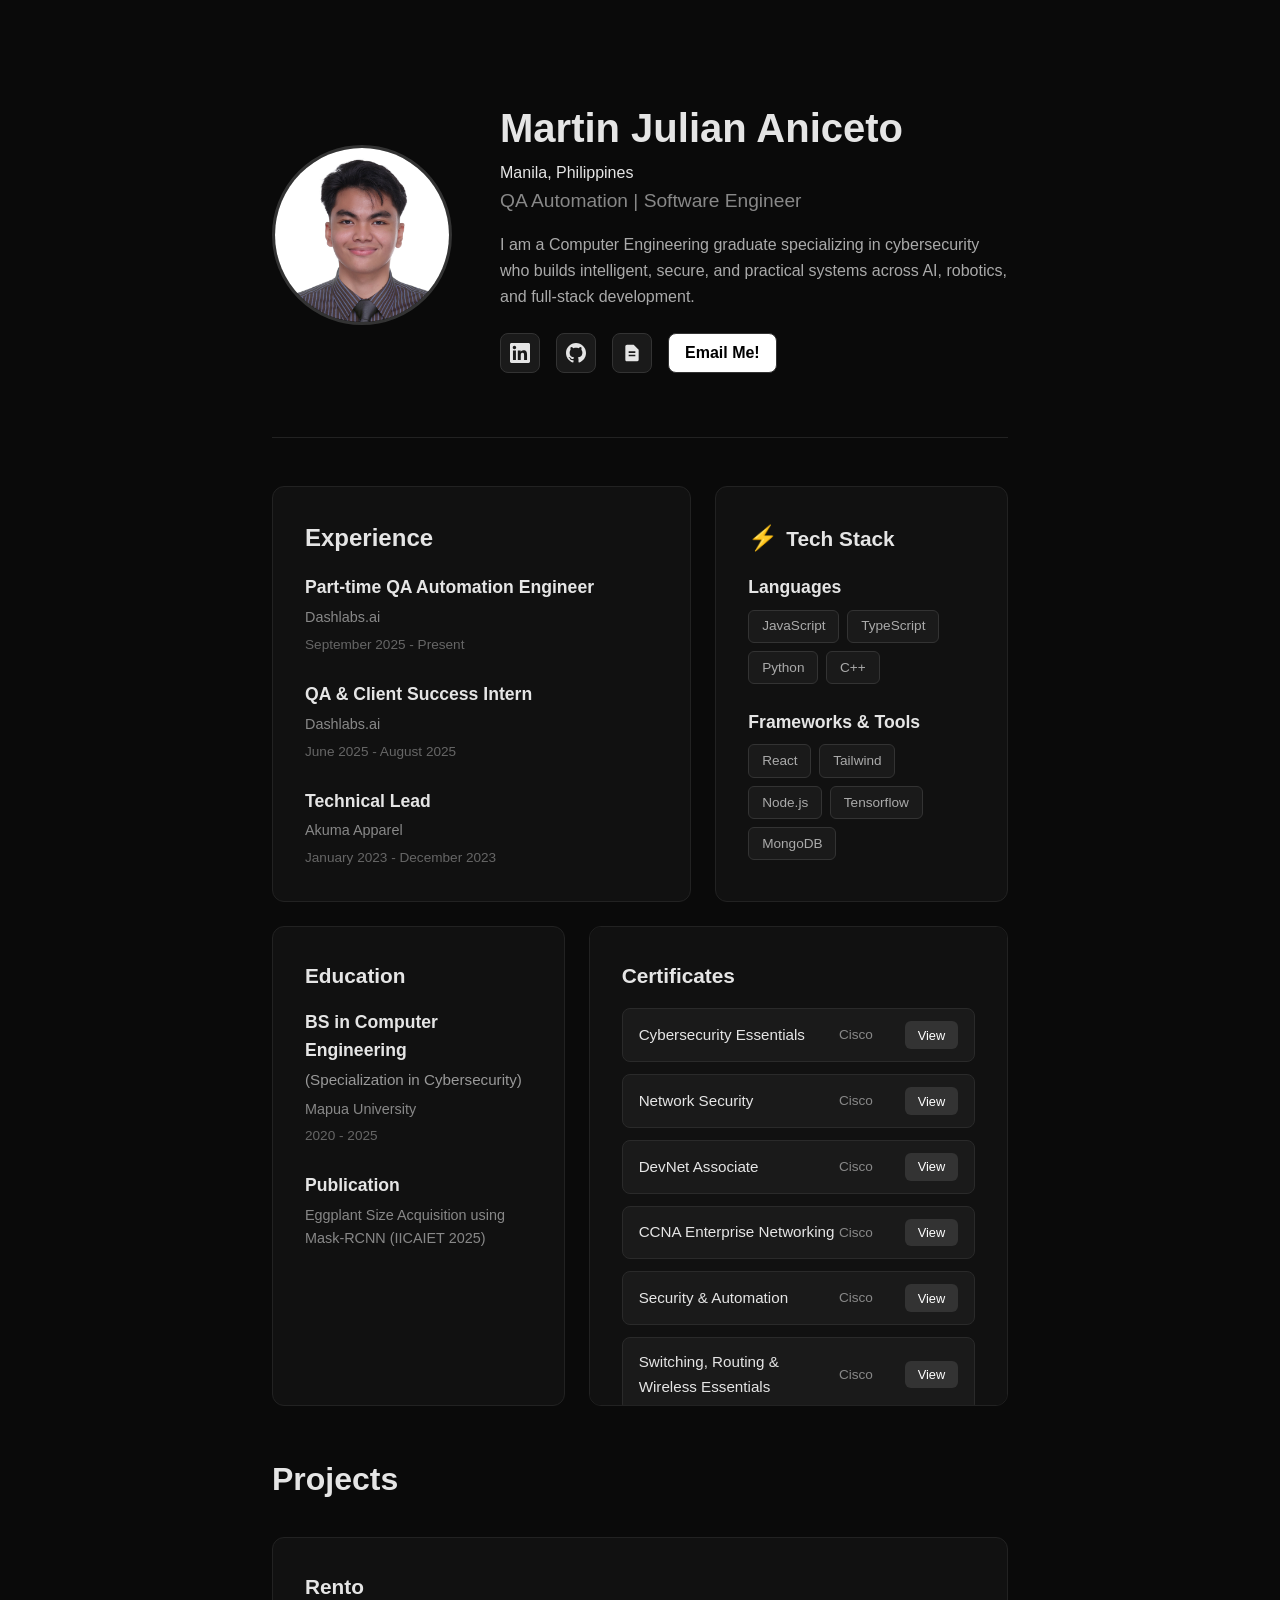
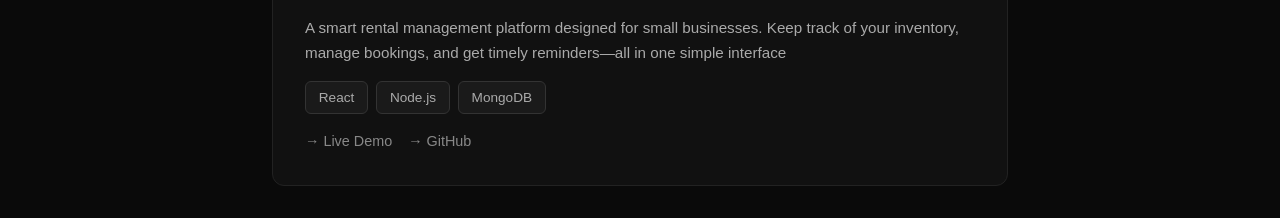
==== index.html @ 4193f5f8 "Fixed 768 media width adjustments." ====
<!DOCTYPE html>
<html lang="en">
<head>
    <meta charset="UTF-8">
    <meta name="viewport" content="width=device-width, initial-scale=1.0">
    <title>mjcaniceto - Portfolio</title>
    <style>
        * {
            margin: 0;
            padding: 0;
            box-sizing: border-box;
        }

        body {
            font-family: -apple-system, BlinkMacSystemFont, 'Segoe UI', Roboto, Oxygen, Ubuntu, Cantarell, sans-serif;
            background: #0a0a0a;
            color: #e5e5e5;
            line-height: 1.6;
        }

        .container {
            max-width: 800px;
            margin: 0 auto;
            padding: 2rem;
        }

        /* Hero Section */
        .hero {
            display: flex;
            align-items: center;
            gap: 3rem;
            padding: 4rem 0;
            border-bottom: 1px solid #222;
        }

        .hero-image {
            width: 180px;
            height: 180px;
            border-radius: 50%;
            object-fit: cover;
            border: 3px solid #333;
        }

        .hero-content {
            flex: 1;
        }

        .hero-content h1 {
            font-size: 2.5rem;
            font-weight: 700;
        }

        .hero-content .position {
            font-size: 1.2rem;
            color: #888;
            margin-bottom: 1rem;
        }

        .hero-content .description {
            font-size: 1rem;
            color: #aaa;
            margin-bottom: 1.5rem;
            max-width: 600px;
        }

        .social-links {
            display: flex;
            gap: 1rem;
        }

        .social-links a {
            width: 40px;
            height: 40px;
            display: flex;
            align-items: center;
            justify-content: center;
            background: #1a1a1a;
            border: 1px solid #333;
            border-radius: 8px;
            color: #e5e5e5;
            text-decoration: none;
            transition: all 0.3s;
        }

        .social-links a:hover {
            background: #2a2a2a;
            border-color: #555;
            transform: translateY(-2px);
        }

        #mailButton {
            width: auto;
            padding: 0 1rem;
            background-color: white;
            color: black;
            font-weight: bold;
            
        }
        
        #mailButton:hover {
            background-color: #f0f0f0;  /* subtle shade change */
            transform: translateY(-2px); /* lift on hover */
            box-shadow: 0 4px 10px rgba(255, 255, 255, 0.2); /* soft glow */
            transition: all 0.3s ease;
            background-color: black;   /* fill on hover */
            color: white;   
        }

        .location {
            opacity: 0;
            animation: fadeIn 0.8s ease forwards;
            animation-delay: 0.2s;       
        }

        @keyframes fadeIn {
            from { opacity: 0; transform: translateY(4px); }
            to   { opacity: 1; transform: translateY(0); }
}

        /* Bento Grid */
        .bento-grid {
            display: grid;
            grid-template-columns: repeat(12, 1fr);
            grid-auto-rows: minmax(120px, auto);
            gap: 1.5rem;
            margin: 3rem 0;
        }

        .bento-box {
            background: #111;
            border: 1px solid #222;
            border-radius: 12px;
            padding: 2rem;
            transition: all 0.3s;
        }

        #bento-box-experience {
            background: #111;
            border: 1px solid #222;
            border-radius: 12px;
            padding: 2rem;
            transition: all 0.3s;
            grid-column: span 7;  /* wider */
            grid-row: span 1;
            min-width: 260px;  
        }

        #bento-box-stack {
            background: #111;
            border: 1px solid #222;
            border-radius: 12px;
            padding: 2rem;
            transition: all 0.3s;
            grid-column: span 5;  /* wider */
            grid-row: span 1;  
            min-width: 150px; 
        }

        #bento-box-education {
            background: #111;
            border: 1px solid #222;
            border-radius: 12px;
            padding: 2rem;
            transition: all 0.3s;
            grid-column: span 5;  /* wider */
            grid-row: span 1;  
        }
        
        .spec {
            font-weight: 400;
            font-size: 0.95rem;
            color: #999;
        }

        /* Certificates Section */
        #bento-box-certificates {
            display: flex;
            flex-direction: column;
            padding: 2rem;
            grid-column: span 7;
            max-height: 480px; /* control vertical height */
            overflow-y: auto; /* scroll if content exceeds height */
            scroll-behavior: smooth;
        }

        /* Certificate Items */
        .cert-list {
            display: flex;
            flex-direction: column;
            gap: 0.75rem;
        }

        .cert-list-wrapper {
            max-height: 480px; /* scrollable content */
            overflow-y: auto;
        }

        .cert-item {
            display: flex;
            justify-content: space-between;
            align-items: center;
            padding: 0.75rem 1rem;
            border-radius: 8px;
            background: #1a1a1a;
            border: 1px solid #2a2a2a;
            transition: all 0.2s ease;
        }

        .cert-item:hover {
            background: #222;
            border-color: #3a3a3a;
        }

        .cert-item h4 {
            font-size: 0.95rem;
            font-weight: 500;
            color: #e5e5e5;
            margin: 0;
        }

        .cert-item p {
            font-size: 0.85rem;
            color: #888;
            margin-left: auto
        }

        .view-cert-btn {
            padding: 0.4rem 0.8rem;
            font-size: 0.8rem;
            background: #333;
            border: none;
            border-radius: 6px;
            margin-left: 2rem;
            color: #fff;
            cursor: pointer;
            transition: 0.2s;
        }

        .view-cert-btn:hover {
            background: #444;
        }

        /* Modal */
        
        .bento-box:hover {
            background: #151515;
            transform: translateX(4px);
        }

        .bento-box h2 {
            font-size: 1.3rem;
            margin-bottom: 1rem;
            display: flex;
            align-items: center;
            gap: 0.5rem;
        }

        .bento-box .icon {
            font-size: 1.5rem;
        }

        .bento-item {
            margin-bottom: 1.5rem;
        }

        .bento-item:last-child {
            margin-bottom: 0;
        }

        .bento-item h3 {
            font-size: 1.1rem;
            margin-bottom: 0.3rem;
        }

        .bento-item .subtitle {
            color: #888;
            font-size: 0.9rem;
            margin-bottom: 0.3rem;
        }

        .bento-item .date {
            color: #666;
            font-size: 0.85rem;
            justify-content: flex-end
        }

        .tech-tags {
            display: flex;
            flex-wrap: wrap;
            gap: 0.5rem;
            margin-top: 0.5rem;
        }

        .tech-tag {
            background: #1a1a1a;
            border: 1px solid #333;
            padding: 0.3rem 0.8rem;
            border-radius: 6px;
            font-size: 0.85rem;
            color: #aaa;
        }

        /* Projects Section */
        .projects-section {
            margin-top: 3rem;
        }

        .projects-section h2 {
            font-size: 2rem;
            margin-bottom: 2rem;
        }

        .projects-grid {
            display: grid;
            grid-template-columns: repeat(auto-fill, minmax(350px, 1fr));
            gap: 1.5rem;
        }

        .project-card {
            background: #111;
            border: 1px solid #222;
            border-radius: 12px;
            padding: 2rem;
            transition: all 0.3s;
            cursor: pointer;
        }

        .project-card:hover {
            border-color: #444;
            transform: translateY(-4px);
        }

        .project-card h3 {
            font-size: 1.3rem;
            margin-bottom: 0.8rem;
        }

        .project-card .project-description {
            color: #aaa;
            font-size: 0.95rem;
            margin-bottom: 1rem;
        }

        .project-links {
            display: flex;
            gap: 1rem;
            margin-top: 1rem;
        }

        .project-link {
            color: #888;
            text-decoration: none;
            font-size: 0.9rem;
            display: flex;
            align-items: center;
            gap: 0.3rem;
            transition: color 0.3s;
        }

        .project-link:hover {
            color: #e5e5e5;
        }

        /* width */
        ::-webkit-scrollbar {
            width: 7px;
        }

        /* Track */
        ::-webkit-scrollbar-track {
            background: black;
        }

        /* Handle */
        ::-webkit-scrollbar-thumb {
            background: #888;
            border-radius: 10px;
        }

        /* Handle on hover */
        ::-webkit-scrollbar-thumb:hover {
            background: #555;
        }

        @media (max-width: 768px) {
            .hero {
                flex-direction: column;
                text-align: center;
            }

            .bento-grid {
                grid-template-columns: 1fr;
            }

            #bento-box-stack,
            #bento-box-education,
            #bento-box-experience,
            #bento-box-certificates {
                grid-column: 1 / -1 !important;   /* force full width */
                width: 100%;
                min-width: 0;                     /* IMPORTANT for grid shrink */
            }
            }

            .projects-grid {
                grid-template-columns: 1fr;
            }
        }
    </style>
</head>
<body>
    <div class="container">
        <!-- Hero Section -->
        <section class="hero">
            <img src="./profilePic.JPG" alt="Profile Picture" class="hero-image">
            <div class="hero-content">
                <h1>Martin Julian Aniceto</h1>
                <div class="location">Manila, Philippines</div>
                <div class="position">QA Automation  | Software Engineer</div>
                <div class="description">
                    I am a Computer Engineering graduate specializing
                    in cybersecurity who builds intelligent, secure, 
                    and practical systems across AI, robotics, and 
                    full-stack development.
                </div>
                <div class="social-links">
                    <a href="https://linkedin.com/in/mj-aniceto" target="_blank" title="LinkedIn">
                        <svg width="20" height="20" fill="currentColor" viewBox="0 0 24 24">
                            <path d="M20.447 20.452h-3.554v-5.569c0-1.328-.027-3.037-1.852-3.037-1.853 0-2.136 1.445-2.136 2.939v5.667H9.351V9h3.414v1.561h.046c.477-.9 1.637-1.85 3.37-1.85 3.601 0 4.267 2.37 4.267 5.455v6.286zM5.337 7.433c-1.144 0-2.063-.926-2.063-2.065 0-1.138.92-2.063 2.063-2.063 1.14 0 2.064.925 2.064 2.063 0 1.139-.925 2.065-2.064 2.065zm1.782 13.019H3.555V9h3.564v11.452zM22.225 0H1.771C.792 0 0 .774 0 1.729v20.542C0 23.227.792 24 1.771 24h20.451C23.2 24 24 23.227 24 22.271V1.729C24 .774 23.2 0 22.222 0h.003z"/>
                        </svg>
                    </a>
                    <a href="https://github.com/mjcaniceto" target="_blank" title="GitHub">
                        <svg width="20" height="20" fill="currentColor" viewBox="0 0 24 24">
                            <path d="M12 0c-6.626 0-12 5.373-12 12 0 5.302 3.438 9.8 8.207 11.387.599.111.793-.261.793-.577v-2.234c-3.338.726-4.033-1.416-4.033-1.416-.546-1.387-1.333-1.756-1.333-1.756-1.089-.745.083-.729.083-.729 1.205.084 1.839 1.237 1.839 1.237 1.07 1.834 2.807 1.304 3.492.997.107-.775.418-1.305.762-1.604-2.665-.305-5.467-1.334-5.467-5.931 0-1.311.469-2.381 1.236-3.221-.124-.303-.535-1.524.117-3.176 0 0 1.008-.322 3.301 1.23.957-.266 1.983-.399 3.003-.404 1.02.005 2.047.138 3.006.404 2.291-1.552 3.297-1.23 3.297-1.23.653 1.653.242 2.874.118 3.176.77.84 1.235 1.911 1.235 3.221 0 4.609-2.807 5.624-5.479 5.921.43.372.823 1.102.823 2.222v3.293c0 .319.192.694.801.576 4.765-1.589 8.199-6.086 8.199-11.386 0-6.627-5.373-12-12-12z"/>
                        </svg>
                    </a>
                    <a href="./MartinJulianAniceto_Resume.pdf" target="_blank" title="View CV">
                        <svg width="20" height="20" viewBox="0 0 24 24" fill="currentColor">
                            <path d="M14 2H6a2 2 0 0 0-2 2v16c0 1.1.9 2 2 2h12a2 2 0 0 0 2-2V8l-6-6zm1 7h5l-5-5v5zM8 14h8v2H8v-2zm0-4h8v2H8v-2z"/>
                        </svg>
                    </a>
                    <a id="mailButton" href="mailto:mjcaniceto@gmail.com" target="_blank" title="Mail Me">
                            <p> Email Me! </p> 
                    </a>
                </div>
            </div>
        </section>

        <!-- Bento Grid -->
        <div class="bento-grid">
            
            <!-- Work Experience -->
            <div class="bento-box" id="bento-box-experience">
                <h2><span class="icon">Experience</h2>
                <div class="bento-item">
                    <h3>Part-time QA Automation Engineer</h3>
                    <div class="subtitle">Dashlabs.ai</div>
                    <div class="date">September 2025 - Present</div>
                </div>
                <div class="bento-item">
                    <h3>QA & Client Success Intern</h3>
                    <div class="subtitle">Dashlabs.ai</div>
                    <div class="date">June 2025 - August 2025</div>
                </div>
                <div class="bento-item">
                    <h3>Technical Lead</h3>
                    <div class="subtitle">Akuma Apparel</div>
                    <div class="date">January 2023 - December 2023</div>
                </div>
            </div>

            <!-- Tech Stack -->
            <div class="bento-box" id="bento-box-stack">
                <h2><span class="icon">⚡</span>Tech Stack</h2>
                <div class="bento-item">
                    <h3>Languages</h3>
                    <div class="tech-tags">
                        <span class="tech-tag">JavaScript</span>
                        <span class="tech-tag">TypeScript</span>
                        <span class="tech-tag">Python</span>
                        <span class="tech-tag">C++</span>
                    </div>
                </div>
                <div class="bento-item">
                    <h3>Frameworks & Tools</h3>
                    <div class="tech-tags">
                        <span class="tech-tag">React</span>
                        <span class="tech-tag">Tailwind</span>
                        <span class="tech-tag">Node.js</span>
                        <span class="tech-tag">Tensorflow</span>
                        <span class="tech-tag">MongoDB</span>
                        
                    </div>
                </div>
            </div>

            <!-- Education -->
            <div class="bento-box" id="bento-box-education">
                <h2>Education</h2>
                <div class="bento-item">
                    <h3>BS in Computer Engineering<br><span class="spec">(Specialization in Cybersecurity)</span></h3>
                    <div class="subtitle">Mapua University</div>
                    <div class="date">2020 - 2025</div>
                </div>
                <div class="bento-item">
                    <h3>Publication</h3>
                    <div class="subtitle">Eggplant Size Acquisition using Mask-RCNN (IICAIET 2025)</div>
                </div>
            </div>

            <!-- Certificates -->
            <div class="bento-box" id="bento-box-certificates">
                <h2>Certificates</h2>

                    <div class="cert-list">
                        <!-- Networking & Cybersecurity Certificates -->
                        <div class="cert-item">
                            <h4> Cybersecurity Essentials</h4>
                            <p>Cisco</p>
                            <button class="view-cert-btn" data-cert="CISCO Cybersecurity Essentials Certificate">View</button>
                        </div>
                        <div class="cert-item">
                            <h4>Network Security</h4>
                            <p>Cisco</p>
                            <button class="view-cert-btn" data-cert="Network Security Certificate">View</button>
                        </div>
                        <div class="cert-item">
                            <h4>DevNet Associate</h4>
                            <p>Cisco</p>
                            <button class="view-cert-btn" data-cert="DevNet Associate Certificate">View</button>
                        </div>
                        <div class="cert-item">
                            <h4>CCNA Enterprise Networking</h4>
                            <p>Cisco</p>
                            <button class="view-cert-btn" data-cert="CCNA Enterprise Networking Certificate">View</button>
                        </div>
                        <div class="cert-item">
                            <h4>Security & Automation</h4>
                            <p>Cisco</p>
                            <button class="view-cert-btn" data-cert="Security & Automation Certificate">View</button>
                        </div>
                        <div class="cert-item">
                            <h4>Switching, Routing & Wireless Essentials</h4>
                            <p>Cisco</p>
                            <button class="view-cert-btn" data-cert="Switching Routing & Wireless Essentials Certificate">View</button>
                        </div>

                        <!-- Data & AI Certificates -->
                        <div class="cert-item">
                            <h4>Data Science in Python (2022)</h4>
                            <p> University of Michigan</p>
                            <button class="view-cert-btn" data-cert="Data Science in Python 2022 Certificate">View</button>
                        </div>
                        <div class="cert-item">
                            <h4>Generative AI & Prompt Engineering (2025)</h4>
                            <p> Mapua University </p>
                            <button class="view-cert-btn" data-cert="/certificates/GenAI.png">View</button>
                        </div>
                        <div class="cert-item">
                            <h4>Big Data Emerging Technologies (2025)</h4>
                            <p>Yonsei University</p>
                            <button class="view-cert-btn" data-cert="Big Data Emerging Technologies 2025 Certificate">View</button>
                        </div>

                        <!-- Original Certificates -->
                        <div class="cert-item">
                            <h4>CCNA: Introduction to Networks</h4>
                            <p>Cisco</p>
                            <button class="view-cert-btn" data-cert="CCNA Intro Certificate">View</button>
                        </div>
                        <div class="cert-item">
                            <h4>Cybersecurity Essentials</h4>
                            <p>Cisco</p>
                            <button class="view-cert-btn" data-cert="Cybersecurity Essentials Certificate">View</button>
                        </div>
                        
                    </div>

                    <!-- Modal -->
                    <!-- <div id="cert-modal" class="cert-modal">
                        <div class="cert-modal-content">
                            <span class="cert-close">&times;</span>
                            <h3 id="modal-cert-title"></h3>
                            <img id="modal-cert-image" src="" alt="Certificate Image">
                        </div>
                    </div> -->
                </div>
                

            
        </div>

        <!-- Projects Section -->
        <section class="projects-section">
            <h2>Projects</h2>
            <div class="projects-grid">
                <div class="project-card">
                    <h3>Rento</h3>
                    <div class="project-description">
                        A smart rental management platform designed for small businesses. 
                        Keep track of your inventory, manage bookings, and get timely reminders—all in one simple interface
                    </div>
                    <div class="tech-tags">
                        <span class="tech-tag">React</span>
                        <span class="tech-tag">Node.js</span>
                        <span class="tech-tag">MongoDB</span>
                    </div>
                    <div class="project-links">
                        <a href="#" class="project-link">→ Live Demo</a>
                        <a href="#" class="project-link">→ GitHub</a>
                    </div>
                </div>

                <!-- <div class="project-card">
                    <h3>Project Title Two</h3>
                    <div class="project-description">
                        An innovative mobile-first application designed to enhance productivity. 
                        Built with performance and user experience as top priorities.
                    </div>
                    <div class="tech-tags">
                        <span class="tech-tag">Vue.js</span>
                        <span class="tech-tag">Firebase</span>
                        <span class="tech-tag">Tailwind</span>
                    </div>
                    <div class="project-links">
                        <a href="#" class="project-link">→ Live Demo</a>
                        <a href="#" class="project-link">→ GitHub</a>
                    </div>
                </div>

                <div class="project-card">
                    <h3>Project Title Three</h3>
                    <div class="project-description">
                        A data visualization dashboard that transforms complex datasets into actionable insights. 
                        Includes interactive charts and real-time data processing.
                    </div>
                    <div class="tech-tags">
                        <span class="tech-tag">Python</span>
                        <span class="tech-tag">Django</span>
                        <span class="tech-tag">D3.js</span>
                    </div>
                    <div class="project-links">
                        <a href="#" class="project-link">→ Live Demo</a>
                        <a href="#" class="project-link">→ GitHub</a>
                    </div>
                </div> -->
            </div>
        </section>
    </div>
    
</body>
</html>
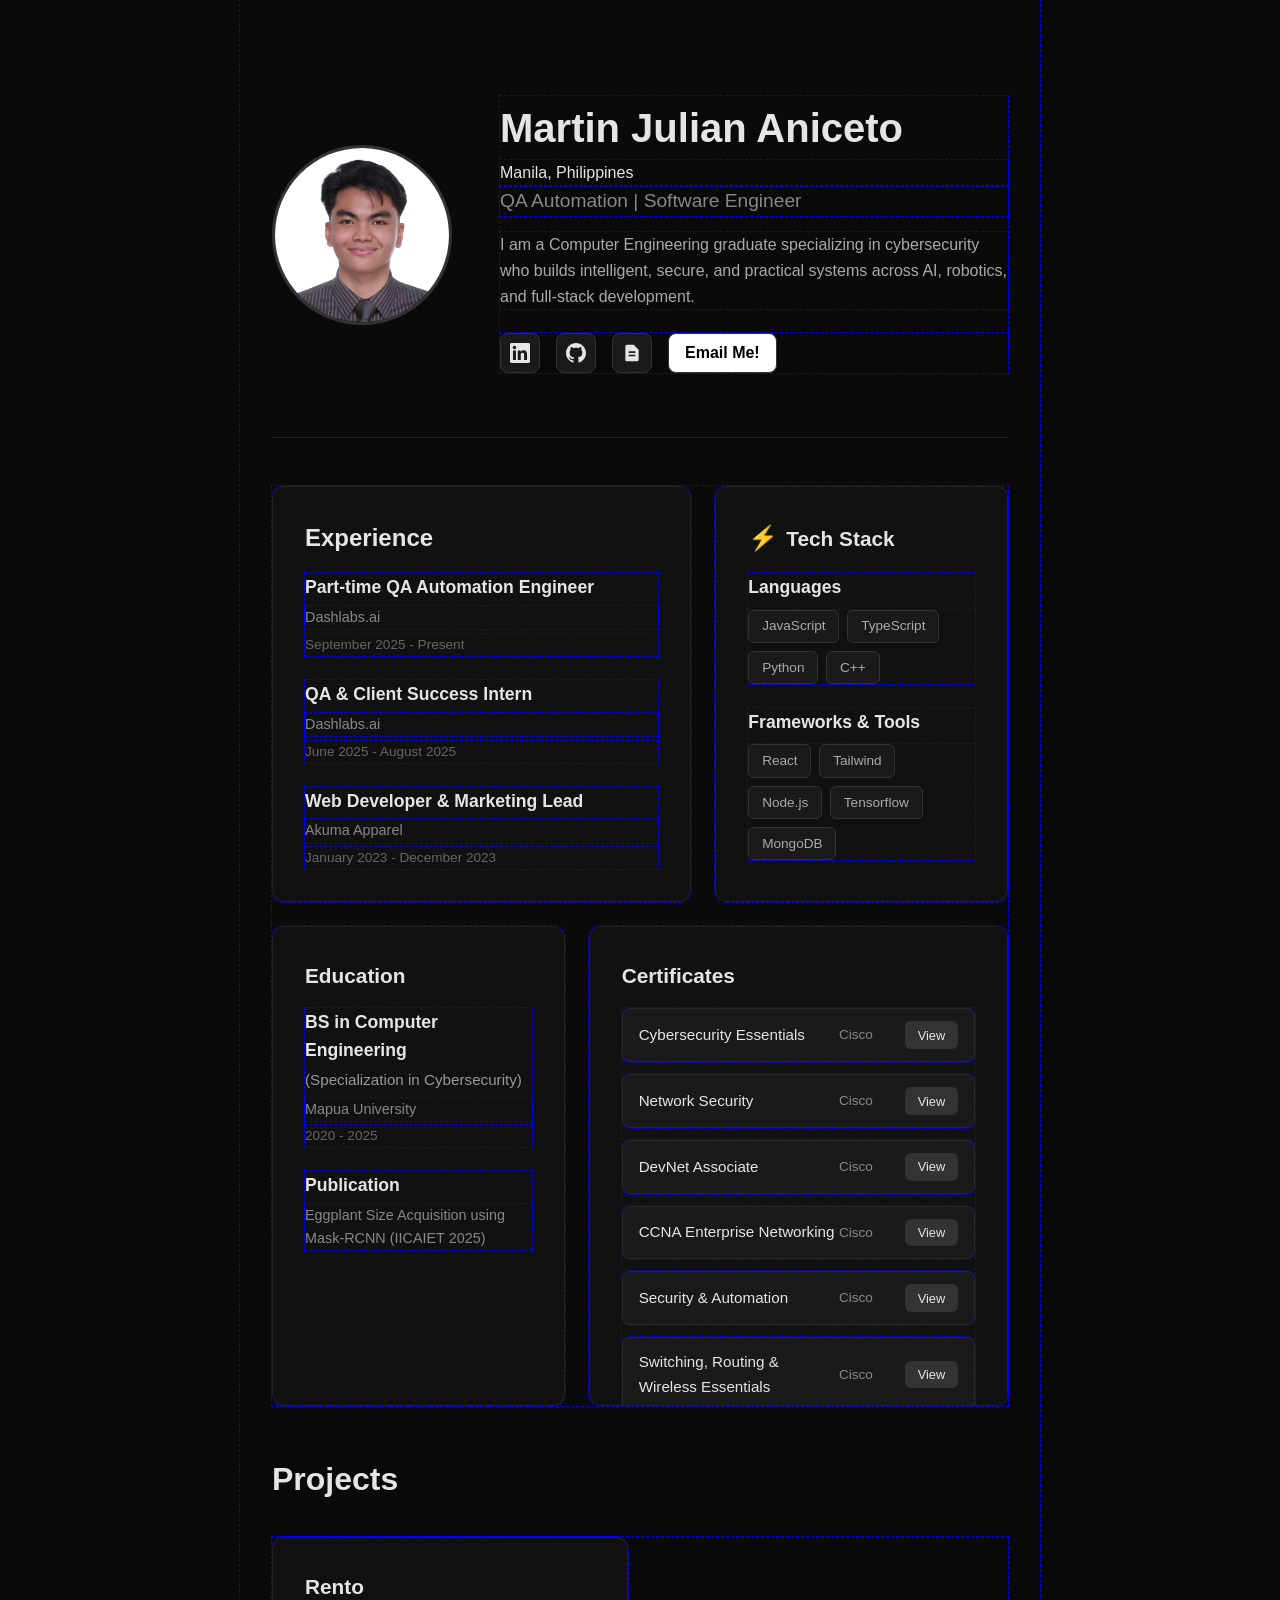
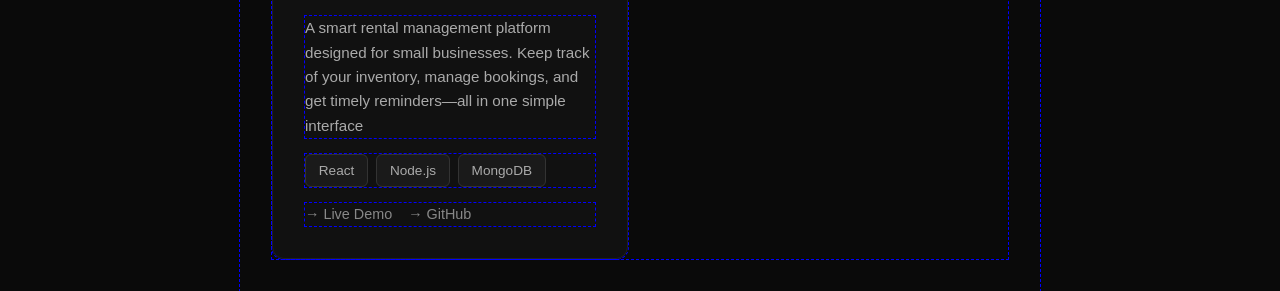
==== commit f1355566: "Refactored color use to variables." ====
--- a/index.html
+++ b/index.html
@@ -5,16 +5,51 @@
     <meta name="viewport" content="width=device-width, initial-scale=1.0">
     <title>mjcaniceto - Portfolio</title>
     <style>
+        :root {
+            /* Colors */
+            --color-bg-main: #0a0a0a;
+            --color-bg-card: #111;
+            --color-bg-card-hover: #151515;
+            --color-bg-secondary: #1a1a1a;
+            --color-text-main: #e5e5e5;
+            --color-text-subtle: #aaa;
+            --color-text-secondary: #888;
+            --color-text-spec: #999;
+            --color-text-date: #666;
+            --color-border-main: #222;
+            --color-border-secondary: #333;
+            --color-border-cert: #2a2a2a;
+            --color-border-cert-hover: #3a3a3a;
+            --color-border-hover: #555;
+            --color-scrollbar-thumb: #888;
+            --color-scrollbar-thumb-hover: #555;
+            --color-scrollbar-track: black;
+            --color-button-bg: white;
+            --color-button-text: black;
+            --color-button-hover-bg: black;
+            --color-button-hover-text: white;
+            --color-button-hover-shadow: rgba(255, 255, 255, 0.2);
+            --color-debug-outline: #00f;
+        }
+
+        /* ==========================
+        GLOBAL STYLES
+        ========================== */
+
         * {
             margin: 0;
             padding: 0;
             box-sizing: border-box;
         }
 
+        div {
+            outline: 1px dashed var(--color-debug-outline);
+        }
+
         body {
             font-family: -apple-system, BlinkMacSystemFont, 'Segoe UI', Roboto, Oxygen, Ubuntu, Cantarell, sans-serif;
-            background: #0a0a0a;
-            color: #e5e5e5;
+            background: var(--color-bg-main);
+            color: var(--color-text-main);
             line-height: 1.6;
         }
 
@@ -30,7 +65,7 @@
             align-items: center;
             gap: 3rem;
             padding: 4rem 0;
-            border-bottom: 1px solid #222;
+            border-bottom: 1px solid var(--color-border-main);
         }
 
         .hero-image {
@@ -38,7 +73,7 @@
             height: 180px;
             border-radius: 50%;
             object-fit: cover;
-            border: 3px solid #333;
+            border: 3px solid var(--color-border-secondary);
         }
 
         .hero-content {
@@ -52,13 +87,13 @@
 
         .hero-content .position {
             font-size: 1.2rem;
-            color: #888;
+            color: var(--color-text-secondary);
             margin-bottom: 1rem;
         }
 
         .hero-content .description {
             font-size: 1rem;
-            color: #aaa;
+            color: var(--color-text-subtle);
             margin-bottom: 1.5rem;
             max-width: 600px;
         }
@@ -74,36 +109,34 @@
             display: flex;
             align-items: center;
             justify-content: center;
-            background: #1a1a1a;
-            border: 1px solid #333;
+            background: var(--color-bg-secondary);
+            border: 1px solid var(--color-border-secondary);
             border-radius: 8px;
-            color: #e5e5e5;
+            color: var(--color-text-main);
             text-decoration: none;
             transition: all 0.3s;
         }
 
         .social-links a:hover {
-            background: #2a2a2a;
-            border-color: #555;
+            background: #2a2a2a; /* could be made variable if needed */
+            border-color: var(--color-border-hover);
             transform: translateY(-2px);
         }
 
         #mailButton {
             width: auto;
             padding: 0 1rem;
-            background-color: white;
-            color: black;
+            background-color: var(--color-button-bg);
+            color: var(--color-button-text);
             font-weight: bold;
-            
-        }
-        
+        }
+
         #mailButton:hover {
-            background-color: #f0f0f0;  /* subtle shade change */
-            transform: translateY(-2px); /* lift on hover */
-            box-shadow: 0 4px 10px rgba(255, 255, 255, 0.2); /* soft glow */
+            background-color: var(--color-button-hover-bg);
+            color: var(--color-button-hover-text);
+            transform: translateY(-2px);
+            box-shadow: 0 4px 10px var(--color-button-hover-shadow);
             transition: all 0.3s ease;
-            background-color: black;   /* fill on hover */
-            color: white;   
         }
 
         .location {
@@ -115,7 +148,7 @@
         @keyframes fadeIn {
             from { opacity: 0; transform: translateY(4px); }
             to   { opacity: 1; transform: translateY(0); }
-}
+        }
 
         /* Bento Grid */
         .bento-grid {
@@ -127,49 +160,44 @@
         }
 
         .bento-box {
-            background: #111;
-            border: 1px solid #222;
+            background: var(--color-bg-card);
+            border: 1px solid var(--color-border-main);
             border-radius: 12px;
             padding: 2rem;
             transition: all 0.3s;
         }
 
-        #bento-box-experience {
-            background: #111;
-            border: 1px solid #222;
+        #bento-box-experience,
+        #bento-box-stack,
+        #bento-box-education {
+            background: var(--color-bg-card);
+            border: 1px solid var(--color-border-main);
             border-radius: 12px;
             padding: 2rem;
             transition: all 0.3s;
-            grid-column: span 7;  /* wider */
+        }
+
+        #bento-box-experience {
+            grid-column: span 7;
             grid-row: span 1;
-            min-width: 260px;  
+            min-width: 260px;
         }
 
         #bento-box-stack {
-            background: #111;
-            border: 1px solid #222;
-            border-radius: 12px;
-            padding: 2rem;
-            transition: all 0.3s;
-            grid-column: span 5;  /* wider */
-            grid-row: span 1;  
-            min-width: 150px; 
+            grid-column: span 5;
+            grid-row: span 1;
+            min-width: 150px;
         }
 
         #bento-box-education {
-            background: #111;
-            border: 1px solid #222;
-            border-radius: 12px;
-            padding: 2rem;
-            transition: all 0.3s;
-            grid-column: span 5;  /* wider */
-            grid-row: span 1;  
-        }
-        
+            grid-column: span 5;
+            grid-row: span 1;
+        }
+
         .spec {
             font-weight: 400;
             font-size: 0.95rem;
-            color: #999;
+            color: var(--color-text-spec);
         }
 
         /* Certificates Section */
@@ -178,8 +206,8 @@
             flex-direction: column;
             padding: 2rem;
             grid-column: span 7;
-            max-height: 480px; /* control vertical height */
-            overflow-y: auto; /* scroll if content exceeds height */
+            max-height: 480px;
+            overflow-y: auto;
             scroll-behavior: smooth;
         }
 
@@ -191,7 +219,7 @@
         }
 
         .cert-list-wrapper {
-            max-height: 480px; /* scrollable content */
+            max-height: 480px;
             overflow-y: auto;
         }
 
@@ -201,49 +229,47 @@
             align-items: center;
             padding: 0.75rem 1rem;
             border-radius: 8px;
-            background: #1a1a1a;
-            border: 1px solid #2a2a2a;
+            background: var(--color-bg-secondary);
+            border: 1px solid var(--color-border-cert);
             transition: all 0.2s ease;
         }
 
         .cert-item:hover {
-            background: #222;
-            border-color: #3a3a3a;
+            background: var(--color-bg-card-hover);
+            border-color: var(--color-border-cert-hover);
         }
 
         .cert-item h4 {
             font-size: 0.95rem;
             font-weight: 500;
-            color: #e5e5e5;
+            color: var(--color-text-main);
             margin: 0;
         }
 
         .cert-item p {
             font-size: 0.85rem;
-            color: #888;
-            margin-left: auto
+            color: var(--color-text-secondary);
+            margin-left: auto;
         }
 
         .view-cert-btn {
             padding: 0.4rem 0.8rem;
             font-size: 0.8rem;
-            background: #333;
+            background: var(--color-border-secondary);
             border: none;
             border-radius: 6px;
             margin-left: 2rem;
-            color: #fff;
+            color: var(--color-text-main);
             cursor: pointer;
             transition: 0.2s;
         }
 
         .view-cert-btn:hover {
-            background: #444;
-        }
-
-        /* Modal */
-        
+            background: var(--color-border-hover);
+        }
+
         .bento-box:hover {
-            background: #151515;
+            background: var(--color-bg-card-hover);
             transform: translateX(4px);
         }
 
@@ -273,15 +299,15 @@
         }
 
         .bento-item .subtitle {
-            color: #888;
+            color: var(--color-text-secondary);
             font-size: 0.9rem;
             margin-bottom: 0.3rem;
         }
 
         .bento-item .date {
-            color: #666;
+            color: var(--color-text-date);
             font-size: 0.85rem;
-            justify-content: flex-end
+            justify-content: flex-end;
         }
 
         .tech-tags {
@@ -292,12 +318,12 @@
         }
 
         .tech-tag {
-            background: #1a1a1a;
-            border: 1px solid #333;
+            background: var(--color-bg-secondary);
+            border: 1px solid var(--color-border-secondary);
             padding: 0.3rem 0.8rem;
             border-radius: 6px;
             font-size: 0.85rem;
-            color: #aaa;
+            color: var(--color-text-subtle);
         }
 
         /* Projects Section */
@@ -317,8 +343,8 @@
         }
 
         .project-card {
-            background: #111;
-            border: 1px solid #222;
+            background: var(--color-bg-card);
+            border: 1px solid var(--color-border-main);
             border-radius: 12px;
             padding: 2rem;
             transition: all 0.3s;
@@ -326,7 +352,7 @@
         }
 
         .project-card:hover {
-            border-color: #444;
+            border-color: var(--color-border-hover);
             transform: translateY(-4px);
         }
 
@@ -336,7 +362,7 @@
         }
 
         .project-card .project-description {
-            color: #aaa;
+            color: var(--color-text-subtle);
             font-size: 0.95rem;
             margin-bottom: 1rem;
         }
@@ -348,7 +374,7 @@
         }
 
         .project-link {
-            color: #888;
+            color: var(--color-text-secondary);
             text-decoration: none;
             font-size: 0.9rem;
             display: flex;
@@ -358,28 +384,25 @@
         }
 
         .project-link:hover {
-            color: #e5e5e5;
-        }
-
-        /* width */
+            color: var(--color-text-main);
+        }
+
+        /* Scrollbar */
         ::-webkit-scrollbar {
             width: 7px;
         }
 
-        /* Track */
         ::-webkit-scrollbar-track {
-            background: black;
-        }
-
-        /* Handle */
+            background: var(--color-scrollbar-track);
+        }
+
         ::-webkit-scrollbar-thumb {
-            background: #888;
+            background: var(--color-scrollbar-thumb);
             border-radius: 10px;
         }
 
-        /* Handle on hover */
         ::-webkit-scrollbar-thumb:hover {
-            background: #555;
+            background: var(--color-scrollbar-thumb-hover);
         }
 
         @media (max-width: 768px) {
@@ -396,16 +419,16 @@
             #bento-box-education,
             #bento-box-experience,
             #bento-box-certificates {
-                grid-column: 1 / -1 !important;   /* force full width */
+                grid-column: 1 / -1 !important;
                 width: 100%;
-                min-width: 0;                     /* IMPORTANT for grid shrink */
-            }
+                min-width: 0;
             }
 
             .projects-grid {
                 grid-template-columns: 1fr;
             }
         }
+
     </style>
 </head>
 <body>
@@ -414,6 +437,7 @@
         <section class="hero">
             <img src="./profilePic.JPG" alt="Profile Picture" class="hero-image">
             <div class="hero-content">
+
                 <h1>Martin Julian Aniceto</h1>
                 <div class="location">Manila, Philippines</div>
                 <div class="position">QA Automation  | Software Engineer</div>
@@ -463,7 +487,7 @@
                     <div class="date">June 2025 - August 2025</div>
                 </div>
                 <div class="bento-item">
-                    <h3>Technical Lead</h3>
+                    <h3>Web Developer &  Marketing Lead</h3>
                     <div class="subtitle">Akuma Apparel</div>
                     <div class="date">January 2023 - December 2023</div>
                 </div>
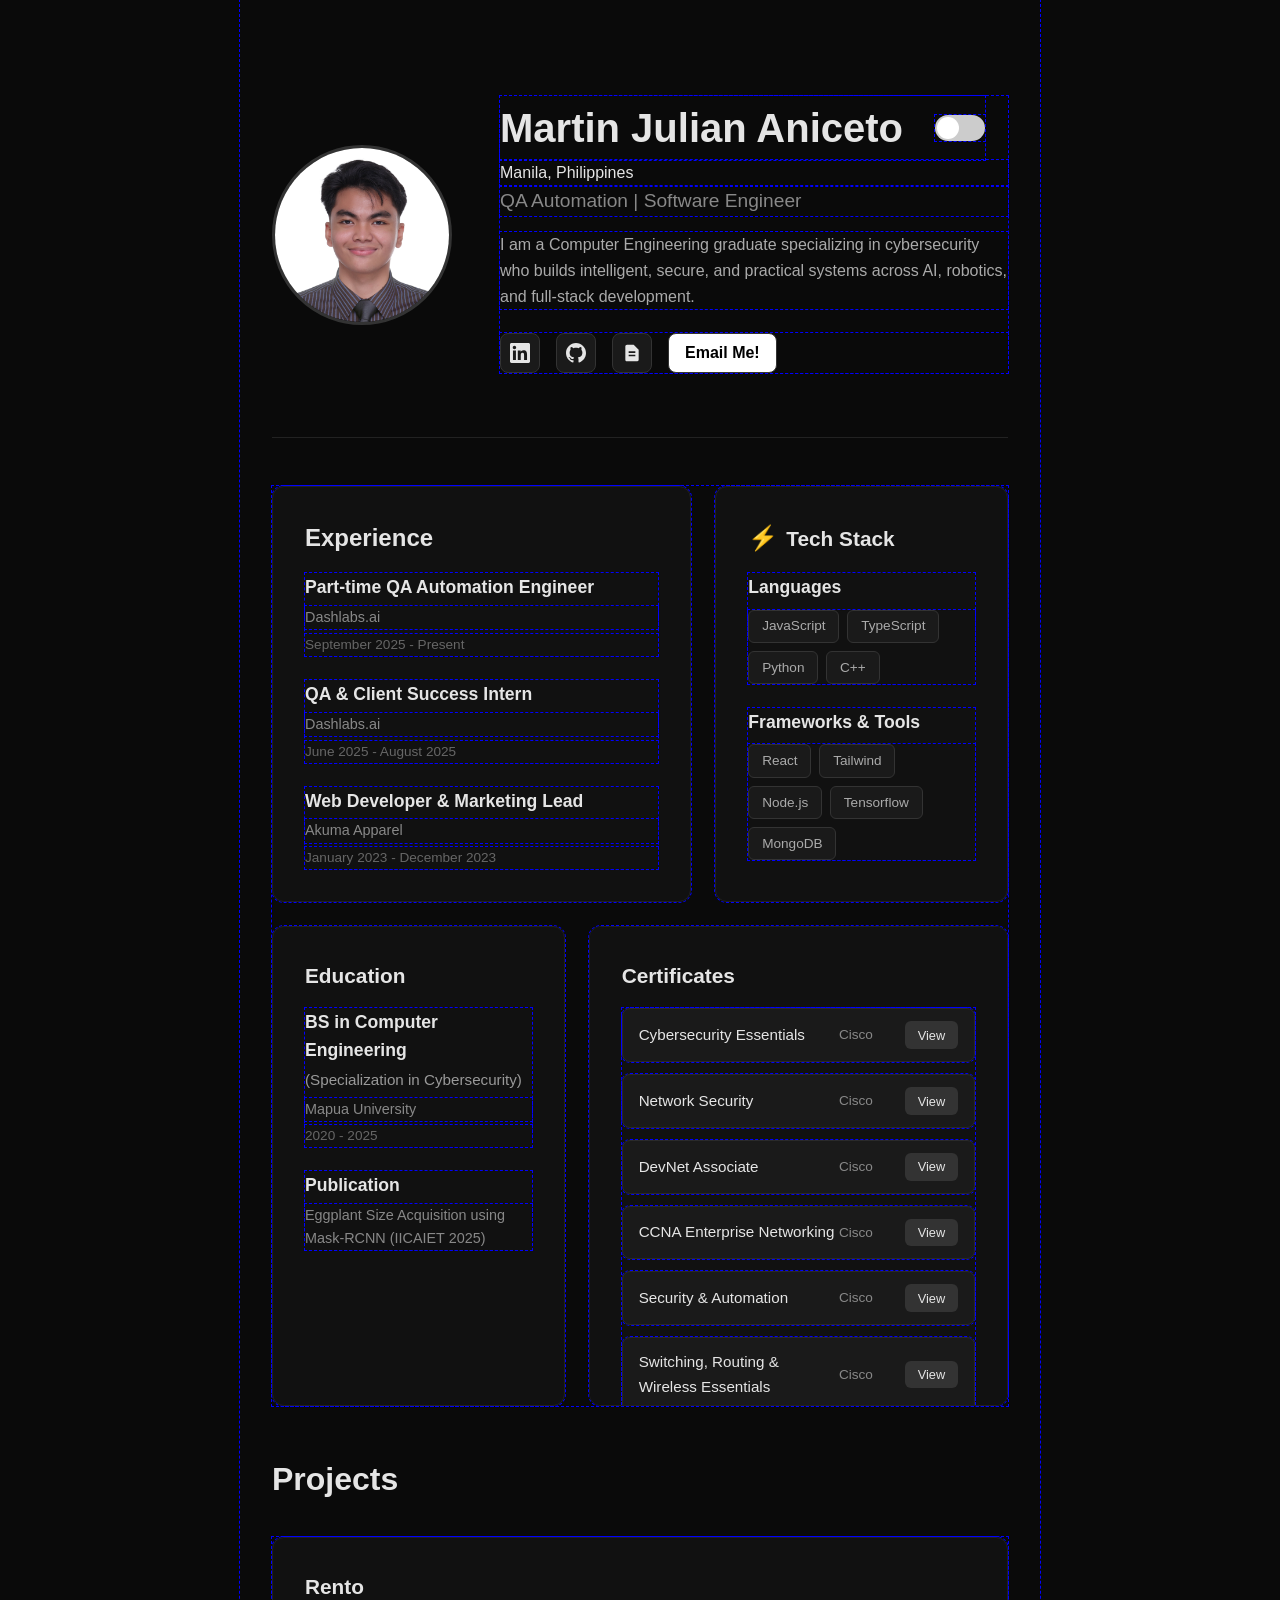
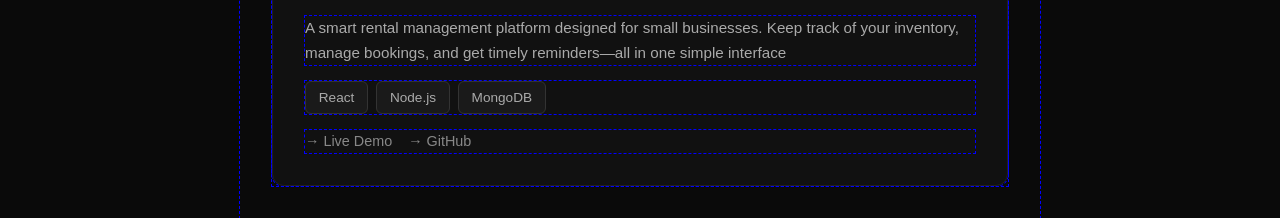
==== commit 6c0668cb: "Added toggle switch for themes." ====
--- a/index.html
+++ b/index.html
@@ -67,7 +67,62 @@
             padding: 4rem 0;
             border-bottom: 1px solid var(--color-border-main);
         }
-
+        
+        .hero-name {
+            display: inline-flex;
+            align-items: center;
+            gap: 2rem;
+        }
+
+        #theme-button {
+            margin-left: auto;
+        }
+
+        /* Toggle switch styles */
+        .toggle-switch {
+            position: relative;
+            display: inline-block;
+            width: 50px;
+            height: 26px;
+        }
+
+        .toggle-switch input {
+            opacity: 0;
+            width: 0;
+            height: 0;
+        }
+
+        .slider {
+            position: absolute;
+            cursor: pointer;
+            top: 0;
+            left: 0;
+            right: 0;
+            bottom: 0;
+            background-color: #ccc;
+            border-radius: 34px;
+            transition: 0.4s;
+        }
+
+        .slider::before {
+            position: absolute;
+            content: "";
+            height: 22px;
+            width: 22px;
+            left: 2px;
+            bottom: 2px;
+            background-color: white;
+            border-radius: 50%;
+            transition: 0.4s;
+        }
+
+        .toggle-switch input:checked + .slider {
+            background-color: #333; /* Active theme background */
+        }
+
+        .toggle-switch input:checked + .slider::before {
+            transform: translateX(24px); /* Move the knob */
+        }
         .hero-image {
             width: 180px;
             height: 180px;
@@ -338,7 +393,7 @@
 
         .projects-grid {
             display: grid;
-            grid-template-columns: repeat(auto-fill, minmax(350px, 1fr));
+            grid-template-columns: 1fr;
             gap: 1.5rem;
         }
 
@@ -437,8 +492,16 @@
         <section class="hero">
             <img src="./profilePic.JPG" alt="Profile Picture" class="hero-image">
             <div class="hero-content">
-
-                <h1>Martin Julian Aniceto</h1>
+                <div class="hero-name">
+                    <h1>Martin Julian Aniceto</h1>
+                     <div id="theme-button">
+                        <label class="toggle-switch">
+                            <input type="checkbox" id="button-theme">
+                            <span class="slider"></span>
+                        </label>
+                    </div>
+                    
+                </div>
                 <div class="location">Manila, Philippines</div>
                 <div class="position">QA Automation  | Software Engineer</div>
                 <div class="description">
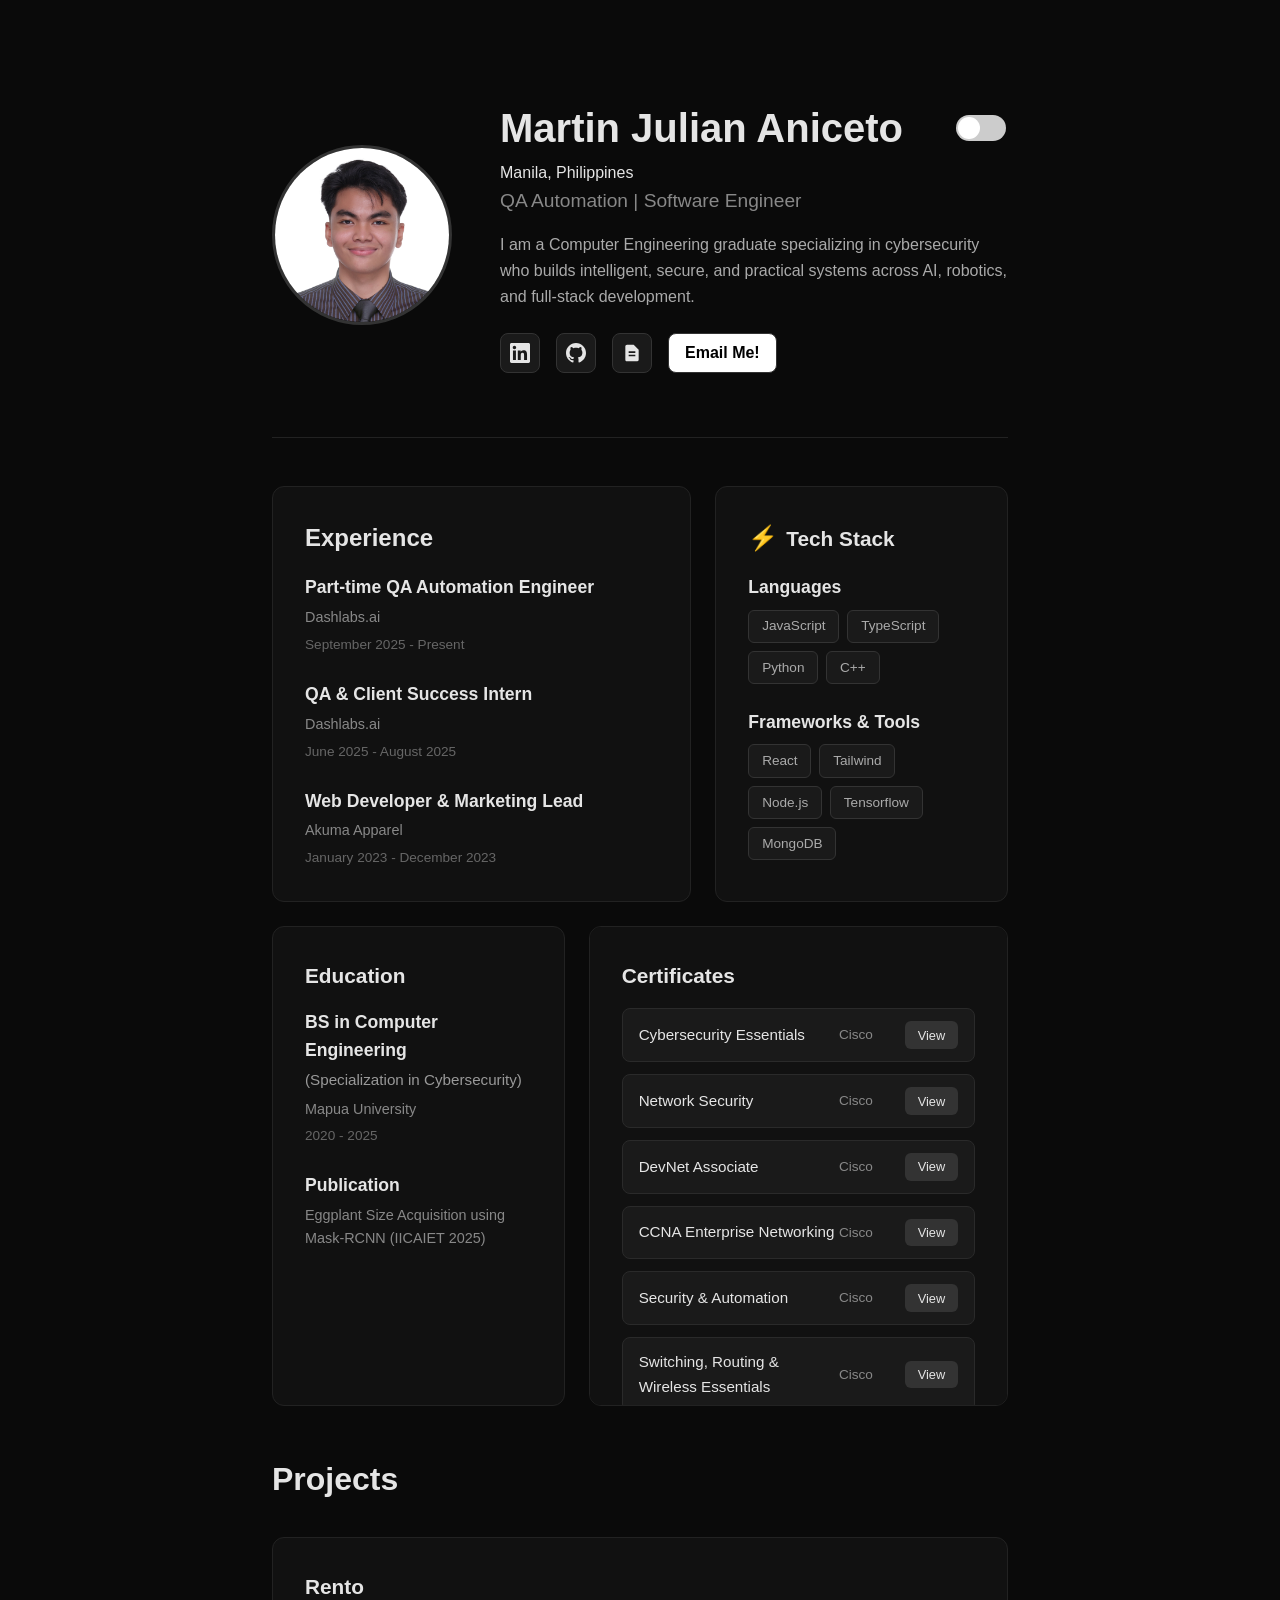
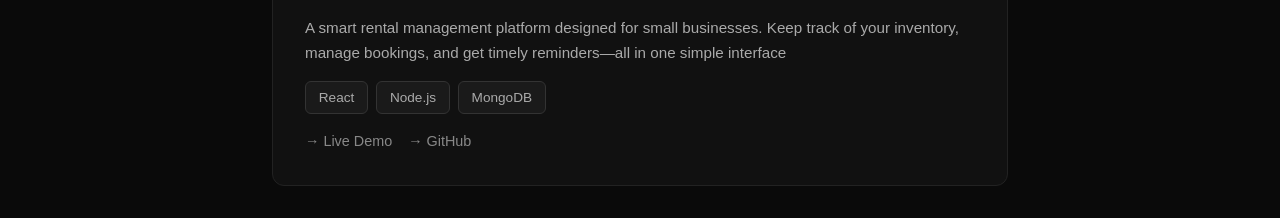
==== commit 31d53384: "Compiled light and dark theme color variables." ====
--- a/index.html
+++ b/index.html
@@ -43,16 +43,23 @@
         }
 
         div {
-            outline: 1px dashed var(--color-debug-outline);
-        }
-
-        body {
+            /* outline: 1px dashed var(--color-debug-outline); */
+        }
+
+        body.dark-mode {
             font-family: -apple-system, BlinkMacSystemFont, 'Segoe UI', Roboto, Oxygen, Ubuntu, Cantarell, sans-serif;
             background: var(--color-bg-main);
             color: var(--color-text-main);
             line-height: 1.6;
         }
 
+        body.light-mode {
+            font-family: -apple-system, BlinkMacSystemFont, 'Segoe UI', Roboto, Oxygen, Ubuntu, Cantarell, sans-serif;
+            background: var(--color-text-main);
+            color: var(--color-button-text);
+            line-height: 1.6;
+        }
+
         .container {
             max-width: 800px;
             margin: 0 auto;
@@ -71,7 +78,7 @@
         .hero-name {
             display: inline-flex;
             align-items: center;
-            gap: 2rem;
+            gap: 3.3rem;
         }
 
         #theme-button {
@@ -486,7 +493,7 @@
 
     </style>
 </head>
-<body>
+<body class="dark-mode">
     <div class="container">
         <!-- Hero Section -->
         <section class="hero">
@@ -527,7 +534,7 @@
                         </svg>
                     </a>
                     <a id="mailButton" href="mailto:mjcaniceto@gmail.com" target="_blank" title="Mail Me">
-                            <p> Email Me! </p> 
+                            Email Me! 
                     </a>
                 </div>
             </div>
@@ -538,7 +545,7 @@
             
             <!-- Work Experience -->
             <div class="bento-box" id="bento-box-experience">
-                <h2><span class="icon">Experience</h2>
+                <h2><span class="icon">Experience</span></h2>
                 <div class="bento-item">
                     <h3>Part-time QA Automation Engineer</h3>
                     <div class="subtitle">Dashlabs.ai</div>
@@ -734,6 +741,23 @@
             </div>
         </section>
     </div>
-    
+    <script>
+        const toggle = document.getElementById('button-theme');
+        const checkbox = toggle.querySelector('input');
+
+        function updateTheme(isDark) {
+            document.body.classList.toggle('dark-mode', isDark);
+            document.body.classList.toggle('light-mode', !isDark);
+        }
+
+        // Initialize toggle state (dark by default)
+        const isDark = document.body.classList.contains('dark-mode');
+        checkbox.checked = isDark;
+
+        // Listen for toggle changes
+        checkbox.addEventListener('change', () => {
+            updateTheme(checkbox.checked);
+        });
+        </script>
 </body>
 </html>
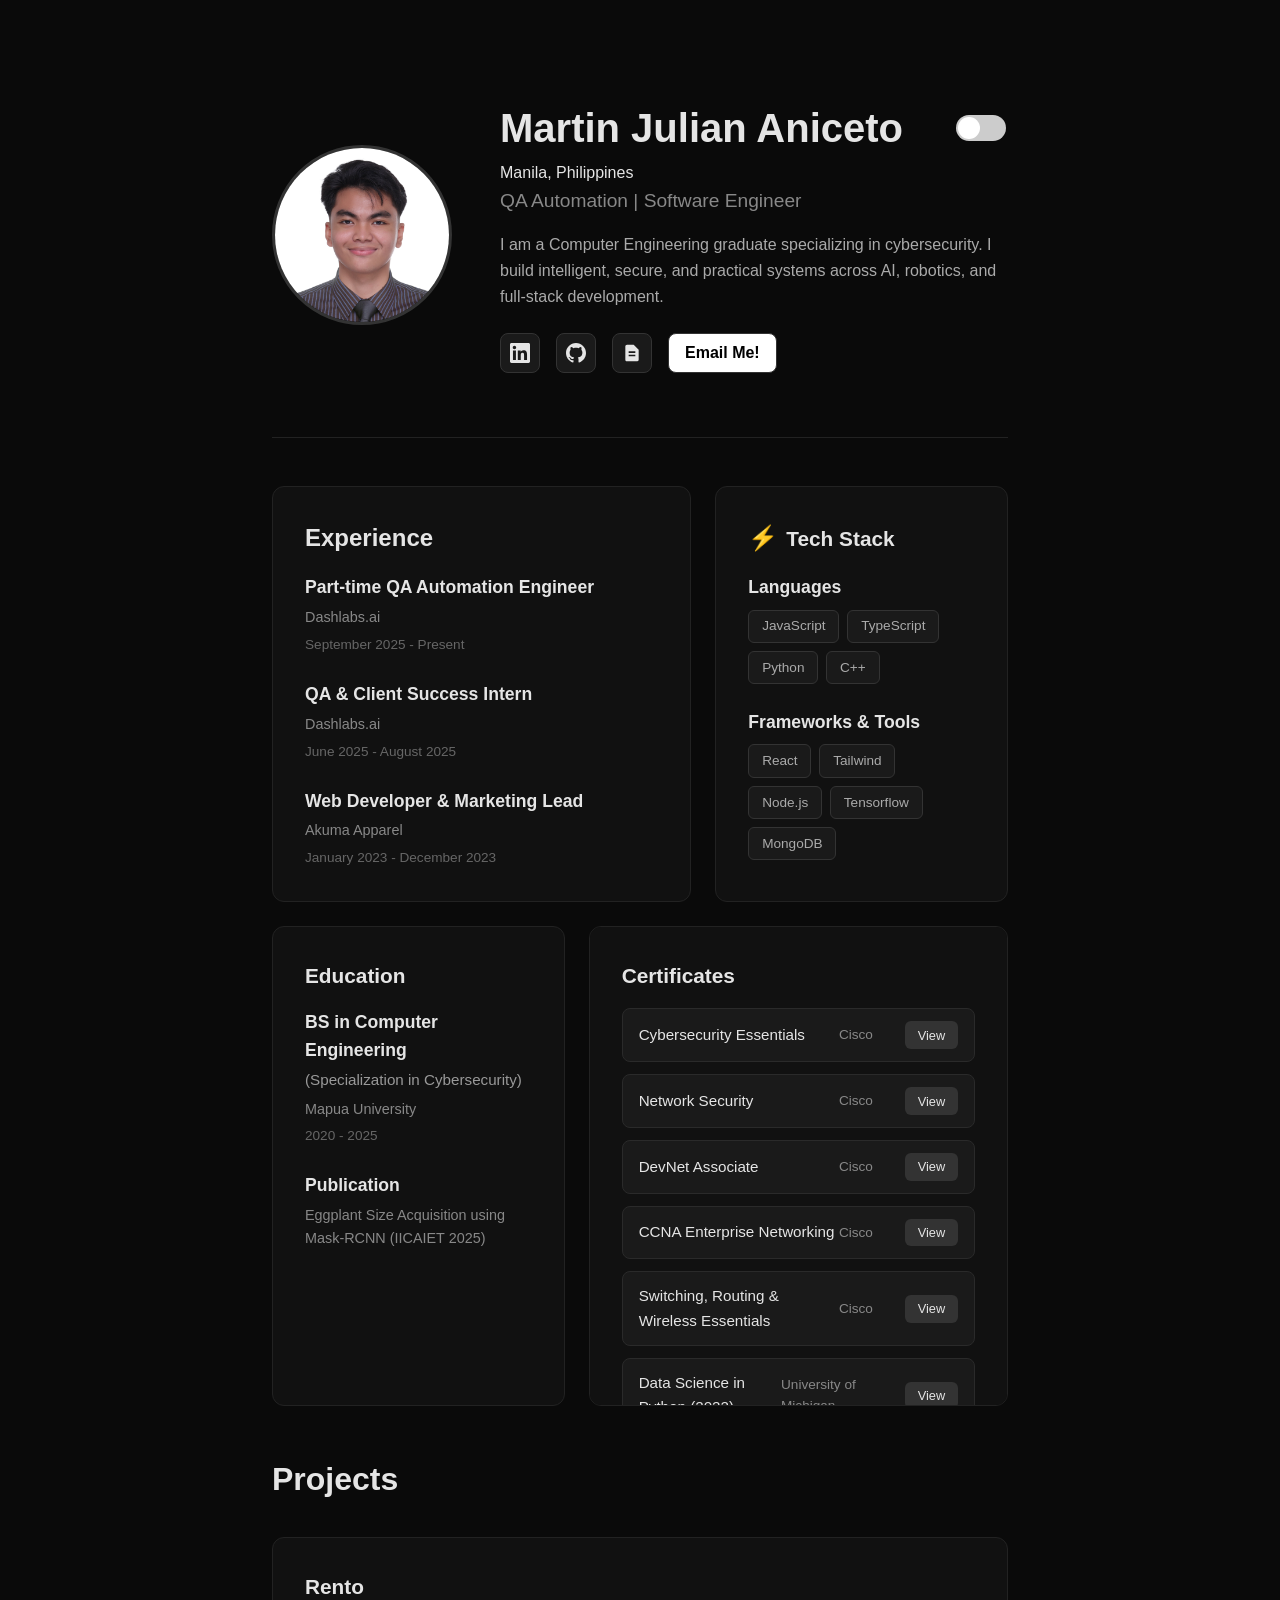
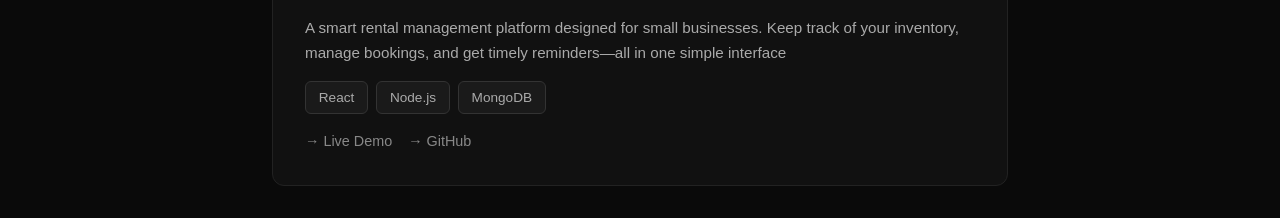
==== commit e664a3e2: "Added all certificates. Initialized cert modal" ====
--- a/index.html
+++ b/index.html
@@ -4,494 +4,8 @@
     <meta charset="UTF-8">
     <meta name="viewport" content="width=device-width, initial-scale=1.0">
     <title>mjcaniceto - Portfolio</title>
-    <style>
-        :root {
-            /* Colors */
-            --color-bg-main: #0a0a0a;
-            --color-bg-card: #111;
-            --color-bg-card-hover: #151515;
-            --color-bg-secondary: #1a1a1a;
-            --color-text-main: #e5e5e5;
-            --color-text-subtle: #aaa;
-            --color-text-secondary: #888;
-            --color-text-spec: #999;
-            --color-text-date: #666;
-            --color-border-main: #222;
-            --color-border-secondary: #333;
-            --color-border-cert: #2a2a2a;
-            --color-border-cert-hover: #3a3a3a;
-            --color-border-hover: #555;
-            --color-scrollbar-thumb: #888;
-            --color-scrollbar-thumb-hover: #555;
-            --color-scrollbar-track: black;
-            --color-button-bg: white;
-            --color-button-text: black;
-            --color-button-hover-bg: black;
-            --color-button-hover-text: white;
-            --color-button-hover-shadow: rgba(255, 255, 255, 0.2);
-            --color-debug-outline: #00f;
-        }
-
-        /* ==========================
-        GLOBAL STYLES
-        ========================== */
-
-        * {
-            margin: 0;
-            padding: 0;
-            box-sizing: border-box;
-        }
-
-        div {
-            /* outline: 1px dashed var(--color-debug-outline); */
-        }
-
-        body.dark-mode {
-            font-family: -apple-system, BlinkMacSystemFont, 'Segoe UI', Roboto, Oxygen, Ubuntu, Cantarell, sans-serif;
-            background: var(--color-bg-main);
-            color: var(--color-text-main);
-            line-height: 1.6;
-        }
-
-        body.light-mode {
-            font-family: -apple-system, BlinkMacSystemFont, 'Segoe UI', Roboto, Oxygen, Ubuntu, Cantarell, sans-serif;
-            background: var(--color-text-main);
-            color: var(--color-button-text);
-            line-height: 1.6;
-        }
-
-        .container {
-            max-width: 800px;
-            margin: 0 auto;
-            padding: 2rem;
-        }
-
-        /* Hero Section */
-        .hero {
-            display: flex;
-            align-items: center;
-            gap: 3rem;
-            padding: 4rem 0;
-            border-bottom: 1px solid var(--color-border-main);
-        }
-        
-        .hero-name {
-            display: inline-flex;
-            align-items: center;
-            gap: 3.3rem;
-        }
-
-        #theme-button {
-            margin-left: auto;
-        }
-
-        /* Toggle switch styles */
-        .toggle-switch {
-            position: relative;
-            display: inline-block;
-            width: 50px;
-            height: 26px;
-        }
-
-        .toggle-switch input {
-            opacity: 0;
-            width: 0;
-            height: 0;
-        }
-
-        .slider {
-            position: absolute;
-            cursor: pointer;
-            top: 0;
-            left: 0;
-            right: 0;
-            bottom: 0;
-            background-color: #ccc;
-            border-radius: 34px;
-            transition: 0.4s;
-        }
-
-        .slider::before {
-            position: absolute;
-            content: "";
-            height: 22px;
-            width: 22px;
-            left: 2px;
-            bottom: 2px;
-            background-color: white;
-            border-radius: 50%;
-            transition: 0.4s;
-        }
-
-        .toggle-switch input:checked + .slider {
-            background-color: #333; /* Active theme background */
-        }
-
-        .toggle-switch input:checked + .slider::before {
-            transform: translateX(24px); /* Move the knob */
-        }
-        .hero-image {
-            width: 180px;
-            height: 180px;
-            border-radius: 50%;
-            object-fit: cover;
-            border: 3px solid var(--color-border-secondary);
-        }
-
-        .hero-content {
-            flex: 1;
-        }
-
-        .hero-content h1 {
-            font-size: 2.5rem;
-            font-weight: 700;
-        }
-
-        .hero-content .position {
-            font-size: 1.2rem;
-            color: var(--color-text-secondary);
-            margin-bottom: 1rem;
-        }
-
-        .hero-content .description {
-            font-size: 1rem;
-            color: var(--color-text-subtle);
-            margin-bottom: 1.5rem;
-            max-width: 600px;
-        }
-
-        .social-links {
-            display: flex;
-            gap: 1rem;
-        }
-
-        .social-links a {
-            width: 40px;
-            height: 40px;
-            display: flex;
-            align-items: center;
-            justify-content: center;
-            background: var(--color-bg-secondary);
-            border: 1px solid var(--color-border-secondary);
-            border-radius: 8px;
-            color: var(--color-text-main);
-            text-decoration: none;
-            transition: all 0.3s;
-        }
-
-        .social-links a:hover {
-            background: #2a2a2a; /* could be made variable if needed */
-            border-color: var(--color-border-hover);
-            transform: translateY(-2px);
-        }
-
-        #mailButton {
-            width: auto;
-            padding: 0 1rem;
-            background-color: var(--color-button-bg);
-            color: var(--color-button-text);
-            font-weight: bold;
-        }
-
-        #mailButton:hover {
-            background-color: var(--color-button-hover-bg);
-            color: var(--color-button-hover-text);
-            transform: translateY(-2px);
-            box-shadow: 0 4px 10px var(--color-button-hover-shadow);
-            transition: all 0.3s ease;
-        }
-
-        .location {
-            opacity: 0;
-            animation: fadeIn 0.8s ease forwards;
-            animation-delay: 0.2s;       
-        }
-
-        @keyframes fadeIn {
-            from { opacity: 0; transform: translateY(4px); }
-            to   { opacity: 1; transform: translateY(0); }
-        }
-
-        /* Bento Grid */
-        .bento-grid {
-            display: grid;
-            grid-template-columns: repeat(12, 1fr);
-            grid-auto-rows: minmax(120px, auto);
-            gap: 1.5rem;
-            margin: 3rem 0;
-        }
-
-        .bento-box {
-            background: var(--color-bg-card);
-            border: 1px solid var(--color-border-main);
-            border-radius: 12px;
-            padding: 2rem;
-            transition: all 0.3s;
-        }
-
-        #bento-box-experience,
-        #bento-box-stack,
-        #bento-box-education {
-            background: var(--color-bg-card);
-            border: 1px solid var(--color-border-main);
-            border-radius: 12px;
-            padding: 2rem;
-            transition: all 0.3s;
-        }
-
-        #bento-box-experience {
-            grid-column: span 7;
-            grid-row: span 1;
-            min-width: 260px;
-        }
-
-        #bento-box-stack {
-            grid-column: span 5;
-            grid-row: span 1;
-            min-width: 150px;
-        }
-
-        #bento-box-education {
-            grid-column: span 5;
-            grid-row: span 1;
-        }
-
-        .spec {
-            font-weight: 400;
-            font-size: 0.95rem;
-            color: var(--color-text-spec);
-        }
-
-        /* Certificates Section */
-        #bento-box-certificates {
-            display: flex;
-            flex-direction: column;
-            padding: 2rem;
-            grid-column: span 7;
-            max-height: 480px;
-            overflow-y: auto;
-            scroll-behavior: smooth;
-        }
-
-        /* Certificate Items */
-        .cert-list {
-            display: flex;
-            flex-direction: column;
-            gap: 0.75rem;
-        }
-
-        .cert-list-wrapper {
-            max-height: 480px;
-            overflow-y: auto;
-        }
-
-        .cert-item {
-            display: flex;
-            justify-content: space-between;
-            align-items: center;
-            padding: 0.75rem 1rem;
-            border-radius: 8px;
-            background: var(--color-bg-secondary);
-            border: 1px solid var(--color-border-cert);
-            transition: all 0.2s ease;
-        }
-
-        .cert-item:hover {
-            background: var(--color-bg-card-hover);
-            border-color: var(--color-border-cert-hover);
-        }
-
-        .cert-item h4 {
-            font-size: 0.95rem;
-            font-weight: 500;
-            color: var(--color-text-main);
-            margin: 0;
-        }
-
-        .cert-item p {
-            font-size: 0.85rem;
-            color: var(--color-text-secondary);
-            margin-left: auto;
-        }
-
-        .view-cert-btn {
-            padding: 0.4rem 0.8rem;
-            font-size: 0.8rem;
-            background: var(--color-border-secondary);
-            border: none;
-            border-radius: 6px;
-            margin-left: 2rem;
-            color: var(--color-text-main);
-            cursor: pointer;
-            transition: 0.2s;
-        }
-
-        .view-cert-btn:hover {
-            background: var(--color-border-hover);
-        }
-
-        .bento-box:hover {
-            background: var(--color-bg-card-hover);
-            transform: translateX(4px);
-        }
-
-        .bento-box h2 {
-            font-size: 1.3rem;
-            margin-bottom: 1rem;
-            display: flex;
-            align-items: center;
-            gap: 0.5rem;
-        }
-
-        .bento-box .icon {
-            font-size: 1.5rem;
-        }
-
-        .bento-item {
-            margin-bottom: 1.5rem;
-        }
-
-        .bento-item:last-child {
-            margin-bottom: 0;
-        }
-
-        .bento-item h3 {
-            font-size: 1.1rem;
-            margin-bottom: 0.3rem;
-        }
-
-        .bento-item .subtitle {
-            color: var(--color-text-secondary);
-            font-size: 0.9rem;
-            margin-bottom: 0.3rem;
-        }
-
-        .bento-item .date {
-            color: var(--color-text-date);
-            font-size: 0.85rem;
-            justify-content: flex-end;
-        }
-
-        .tech-tags {
-            display: flex;
-            flex-wrap: wrap;
-            gap: 0.5rem;
-            margin-top: 0.5rem;
-        }
-
-        .tech-tag {
-            background: var(--color-bg-secondary);
-            border: 1px solid var(--color-border-secondary);
-            padding: 0.3rem 0.8rem;
-            border-radius: 6px;
-            font-size: 0.85rem;
-            color: var(--color-text-subtle);
-        }
-
-        /* Projects Section */
-        .projects-section {
-            margin-top: 3rem;
-        }
-
-        .projects-section h2 {
-            font-size: 2rem;
-            margin-bottom: 2rem;
-        }
-
-        .projects-grid {
-            display: grid;
-            grid-template-columns: 1fr;
-            gap: 1.5rem;
-        }
-
-        .project-card {
-            background: var(--color-bg-card);
-            border: 1px solid var(--color-border-main);
-            border-radius: 12px;
-            padding: 2rem;
-            transition: all 0.3s;
-            cursor: pointer;
-        }
-
-        .project-card:hover {
-            border-color: var(--color-border-hover);
-            transform: translateY(-4px);
-        }
-
-        .project-card h3 {
-            font-size: 1.3rem;
-            margin-bottom: 0.8rem;
-        }
-
-        .project-card .project-description {
-            color: var(--color-text-subtle);
-            font-size: 0.95rem;
-            margin-bottom: 1rem;
-        }
-
-        .project-links {
-            display: flex;
-            gap: 1rem;
-            margin-top: 1rem;
-        }
-
-        .project-link {
-            color: var(--color-text-secondary);
-            text-decoration: none;
-            font-size: 0.9rem;
-            display: flex;
-            align-items: center;
-            gap: 0.3rem;
-            transition: color 0.3s;
-        }
-
-        .project-link:hover {
-            color: var(--color-text-main);
-        }
-
-        /* Scrollbar */
-        ::-webkit-scrollbar {
-            width: 7px;
-        }
-
-        ::-webkit-scrollbar-track {
-            background: var(--color-scrollbar-track);
-        }
-
-        ::-webkit-scrollbar-thumb {
-            background: var(--color-scrollbar-thumb);
-            border-radius: 10px;
-        }
-
-        ::-webkit-scrollbar-thumb:hover {
-            background: var(--color-scrollbar-thumb-hover);
-        }
-
-        @media (max-width: 768px) {
-            .hero {
-                flex-direction: column;
-                text-align: center;
-            }
-
-            .bento-grid {
-                grid-template-columns: 1fr;
-            }
-
-            #bento-box-stack,
-            #bento-box-education,
-            #bento-box-experience,
-            #bento-box-certificates {
-                grid-column: 1 / -1 !important;
-                width: 100%;
-                min-width: 0;
-            }
-
-            .projects-grid {
-                grid-template-columns: 1fr;
-            }
-        }
-
-    </style>
+    <link rel="stylesheet" href="styles.css">
+    
 </head>
 <body class="dark-mode">
     <div class="container">
@@ -513,9 +27,9 @@
                 <div class="position">QA Automation  | Software Engineer</div>
                 <div class="description">
                     I am a Computer Engineering graduate specializing
-                    in cybersecurity who builds intelligent, secure, 
+                    in cybersecurity. I build intelligent, secure, 
                     and practical systems across AI, robotics, and 
-                    full-stack development.
+                    full-stack development. 
                 </div>
                 <div class="social-links">
                     <a href="https://linkedin.com/in/mj-aniceto" target="_blank" title="LinkedIn">
@@ -611,39 +125,34 @@
                         <div class="cert-item">
                             <h4> Cybersecurity Essentials</h4>
                             <p>Cisco</p>
-                            <button class="view-cert-btn" data-cert="CISCO Cybersecurity Essentials Certificate">View</button>
+                            <button class="view-cert-btn" data-cert="/certificates/CybersecurityEssentials.png">View</button>
                         </div>
                         <div class="cert-item">
                             <h4>Network Security</h4>
                             <p>Cisco</p>
-                            <button class="view-cert-btn" data-cert="Network Security Certificate">View</button>
+                            <button class="view-cert-btn" data-cert="/certificates/NetworkSecurity.png">View</button>
                         </div>
                         <div class="cert-item">
                             <h4>DevNet Associate</h4>
                             <p>Cisco</p>
-                            <button class="view-cert-btn" data-cert="DevNet Associate Certificate">View</button>
+                            <button class="view-cert-btn" data-cert="/certificates/DevNetAssociate.png">View</button>
                         </div>
                         <div class="cert-item">
                             <h4>CCNA Enterprise Networking</h4>
                             <p>Cisco</p>
-                            <button class="view-cert-btn" data-cert="CCNA Enterprise Networking Certificate">View</button>
-                        </div>
-                        <div class="cert-item">
-                            <h4>Security & Automation</h4>
-                            <p>Cisco</p>
-                            <button class="view-cert-btn" data-cert="Security & Automation Certificate">View</button>
+                            <button class="view-cert-btn" data-cert="/certificates/ccnaEnterprise.png">View</button>
                         </div>
                         <div class="cert-item">
                             <h4>Switching, Routing & Wireless Essentials</h4>
                             <p>Cisco</p>
-                            <button class="view-cert-btn" data-cert="Switching Routing & Wireless Essentials Certificate">View</button>
+                            <button class="view-cert-btn" data-cert="/certificates/ccnaSwitchingRouting.png">View</button>
                         </div>
 
                         <!-- Data & AI Certificates -->
                         <div class="cert-item">
                             <h4>Data Science in Python (2022)</h4>
                             <p> University of Michigan</p>
-                            <button class="view-cert-btn" data-cert="Data Science in Python 2022 Certificate">View</button>
+                            <button class="view-cert-btn" data-cert="/certificates/IntroToDataSci.png">View</button>
                         </div>
                         <div class="cert-item">
                             <h4>Generative AI & Prompt Engineering (2025)</h4>
@@ -653,34 +162,30 @@
                         <div class="cert-item">
                             <h4>Big Data Emerging Technologies (2025)</h4>
                             <p>Yonsei University</p>
-                            <button class="view-cert-btn" data-cert="Big Data Emerging Technologies 2025 Certificate">View</button>
+                            <button class="view-cert-btn" data-cert="/certificates/BigData.png">View</button>
                         </div>
 
                         <!-- Original Certificates -->
                         <div class="cert-item">
                             <h4>CCNA: Introduction to Networks</h4>
                             <p>Cisco</p>
-                            <button class="view-cert-btn" data-cert="CCNA Intro Certificate">View</button>
+                            <button class="view-cert-btn" data-cert="/certificates/ccnaIntroToNetowrks.png">View</button>
                         </div>
                         <div class="cert-item">
                             <h4>Cybersecurity Essentials</h4>
                             <p>Cisco</p>
-                            <button class="view-cert-btn" data-cert="Cybersecurity Essentials Certificate">View</button>
-                        </div>
-                        
-                    </div>
-
-                    <!-- Modal -->
-                    <!-- <div id="cert-modal" class="cert-modal">
-                        <div class="cert-modal-content">
-                            <span class="cert-close">&times;</span>
-                            <h3 id="modal-cert-title"></h3>
-                            <img id="modal-cert-image" src="" alt="Certificate Image">
-                        </div>
-                    </div> -->
+                            <button class="view-cert-btn" data-cert="/certificates/CybersecurityEssentials.png">View</button>
+                        </div>
+                    </div>
                 </div>
                 
-
+                            
+                <div id="cert-modal" class="modal">
+                    <div class="modal-content">
+                        <span id="close-modal">&times;</span>
+                        <img id="cert-image" src="" alt="Certificate">
+                    </div>
+                </div>
             
         </div>
 
@@ -704,60 +209,36 @@
                         <a href="#" class="project-link">→ GitHub</a>
                     </div>
                 </div>
-
-                <!-- <div class="project-card">
-                    <h3>Project Title Two</h3>
-                    <div class="project-description">
-                        An innovative mobile-first application designed to enhance productivity. 
-                        Built with performance and user experience as top priorities.
-                    </div>
-                    <div class="tech-tags">
-                        <span class="tech-tag">Vue.js</span>
-                        <span class="tech-tag">Firebase</span>
-                        <span class="tech-tag">Tailwind</span>
-                    </div>
-                    <div class="project-links">
-                        <a href="#" class="project-link">→ Live Demo</a>
-                        <a href="#" class="project-link">→ GitHub</a>
-                    </div>
-                </div>
-
-                <div class="project-card">
-                    <h3>Project Title Three</h3>
-                    <div class="project-description">
-                        A data visualization dashboard that transforms complex datasets into actionable insights. 
-                        Includes interactive charts and real-time data processing.
-                    </div>
-                    <div class="tech-tags">
-                        <span class="tech-tag">Python</span>
-                        <span class="tech-tag">Django</span>
-                        <span class="tech-tag">D3.js</span>
-                    </div>
-                    <div class="project-links">
-                        <a href="#" class="project-link">→ Live Demo</a>
-                        <a href="#" class="project-link">→ GitHub</a>
-                    </div>
-                </div> -->
             </div>
         </section>
     </div>
+
     <script>
-        const toggle = document.getElementById('button-theme');
-        const checkbox = toggle.querySelector('input');
-
-        function updateTheme(isDark) {
-            document.body.classList.toggle('dark-mode', isDark);
-            document.body.classList.toggle('light-mode', !isDark);
-        }
-
-        // Initialize toggle state (dark by default)
-        const isDark = document.body.classList.contains('dark-mode');
-        checkbox.checked = isDark;
-
-        // Listen for toggle changes
-        checkbox.addEventListener('change', () => {
-            updateTheme(checkbox.checked);
+        const modal = document.getElementById("cert-modal");
+        const modalImg = document.getElementById("cert-image");
+        const closeBtn = document.getElementById('close-modal');
+
+
+        document.querySelectorAll(".view-cert-btn").forEach(button => {
+            button.addEventListener("click", function () {
+                const certPath = this.dataset.cert; 
+                modal.style.display = "flex";
+                modalImg.src = certPath; 
+            });
         });
-        </script>
+
+        closeBtn.addEventListener('click', () => {
+            document.getElementById('cert-modal').style.display = 'none';
+            
+            modal.classList.add("closing");
+
+            // After animation finishes, hide and reset
+            setTimeout(() => {
+                modal.style.display = "none";
+                modal.classList.remove("closing");
+            }, 400); // match animation duration
+        });
+
+    </script>
 </body>
 </html>
--- a/styles.css
+++ b/styles.css
@@ -0,0 +1,560 @@
+/* CSS Stylesheet */
+
+:root {
+            /* Colors Dark Mode*/
+            --color-bg-main: #0a0a0a;
+            --color-bg-card: #111;
+            --color-bg-card-hover: #151515;
+            --color-bg-secondary: #1a1a1a;
+            --color-text-main: #e5e5e5;
+            --color-text-subtle: #aaa;
+            --color-text-secondary: #888;
+            --color-text-spec: #999;
+            --color-text-date: #666;
+            --color-border-main: #222;
+            --color-border-secondary: #333;
+            --color-border-cert: #2a2a2a;
+            --color-border-cert-hover: #3a3a3a;
+            --color-border-hover: #555;
+            --color-scrollbar-thumb: #888;
+            --color-scrollbar-thumb-hover: #555;
+            --color-scrollbar-track: black;
+            --color-button-bg: white;
+            --color-button-text: black;
+            --color-button-hover-bg: black;
+            --color-button-hover-text: white;
+            --color-button-hover-shadow: rgba(255, 255, 255, 0.2);
+            --color-debug-outline: #00f;
+
+            /* Colors Light Mode */
+            --color-bg-main-light: #f5f5f5;
+            --color-bg-card-light: #ffffff; 
+            --color-bg-card-hover-light: #eaeaea;
+            --color-bg-secondary-light: #ffffff;        
+            --color-text-main-light: #1a1a1a;   
+            --color-text-subtle-light: #555;
+            --color-text-secondary-light: #777; 
+            --color-text-spec-light: #666;
+            --color-text-date-light: #888;
+            --color-border-main-light: #ddd;
+            --color-border-secondary-light: #ccc;
+            --color-border-cert-light: #bbb;
+            --color-border-cert-hover-light: #aaa;
+            --color-border-hover-light: #999;
+            --color-scrollbar-thumb-light: #bbb;
+            --color-scrollbar-thumb-hover-light: #999;
+            --color-scrollbar-track-light: #f0f0f0;
+            --color-button-bg-light: black;
+            --color-button-text-light: white;
+            --color-button-hover-bg-light: white;
+            --color-button-hover-text-light: black; 
+            --color-button-hover-shadow-light: rgba(0, 0, 0, 0.2);
+        }
+
+        /* ==========================
+        GLOBAL STYLES
+        ========================== */
+
+        * {
+            margin: 0;
+            padding: 0;
+            box-sizing: border-box;
+        }
+
+        div {
+            /* outline: 1px dashed var(--color-debug-outline); */
+        }
+
+        body {
+            font-family: -apple-system, BlinkMacSystemFont, 'Segoe UI', Roboto, Oxygen, Ubuntu, Cantarell, sans-serif;
+            background: var(--color-bg-main);
+            color: var(--color-text-main);
+            line-height: 1.6;
+        }
+
+        .container {
+            max-width: 800px;
+            margin: 0 auto;
+            padding: 2rem;
+        }
+
+        /* Hero Section */
+        .hero {
+            display: flex;
+            align-items: center;
+            gap: 3rem;
+            padding: 4rem 0;
+            border-bottom: 1px solid var(--color-border-main);
+        }
+        
+        .hero-name {
+            display: inline-flex;
+            align-items: center;
+            gap: 3.3rem;
+        }
+
+        #theme-button {
+            margin-left: auto;
+        }
+
+        /* Toggle switch styles */
+        .toggle-switch {
+            position: relative;
+            display: inline-block;
+            width: 50px;
+            height: 26px;
+        }
+
+        .toggle-switch input {
+            opacity: 0;
+            width: 0;
+            height: 0;
+        }
+
+        .slider {
+            position: absolute;
+            cursor: pointer;
+            top: 0;
+            left: 0;
+            right: 0;
+            bottom: 0;
+            background-color: #ccc;
+            border-radius: 34px;
+            transition: 0.4s;
+        }
+
+        .slider::before {
+            position: absolute;
+            content: "";
+            height: 22px;
+            width: 22px;
+            left: 2px;
+            bottom: 2px;
+            background-color: white;
+            border-radius: 50%;
+            transition: 0.4s;
+        }
+
+        .toggle-switch input:checked + .slider {
+            background-color: #333; /* Active theme background */
+        }
+
+        .toggle-switch input:checked + .slider::before {
+            transform: translateX(24px); /* Move the knob */
+        }
+        .hero-image {
+            width: 180px;
+            height: 180px;
+            border-radius: 50%;
+            object-fit: cover;
+            border: 3px solid var(--color-border-secondary);
+        }
+
+        .hero-content {
+            flex: 1;
+        }
+
+        .hero-content h1 {
+            font-size: 2.5rem;
+            font-weight: 700;
+        }
+
+        .hero-content .position {
+            font-size: 1.2rem;
+            color: var(--color-text-secondary);
+            margin-bottom: 1rem;
+        }
+
+        .hero-content .description {
+            font-size: 1rem;
+            color: var(--color-text-subtle);
+            margin-bottom: 1.5rem;
+            max-width: 600px;
+        }
+
+        .social-links {
+            display: flex;
+            gap: 1rem;
+        }
+
+        .social-links a {
+            width: 40px;
+            height: 40px;
+            display: flex;
+            align-items: center;
+            justify-content: center;
+            background: var(--color-bg-secondary);
+            border: 1px solid var(--color-border-secondary);
+            border-radius: 8px;
+            color: var(--color-text-main);
+            text-decoration: none;
+            transition: all 0.3s;
+        }
+
+        .social-links a:hover {
+            background: #2a2a2a; /* could be made variable if needed */
+            border-color: var(--color-border-hover);
+            transform: translateY(-2px);
+        }
+
+        #mailButton {
+            width: auto;
+            padding: 0 1rem;
+            background-color: var(--color-button-bg);
+            color: var(--color-button-text);
+            font-weight: bold;
+        }
+
+        #mailButton:hover {
+            background-color: var(--color-button-hover-bg);
+            color: var(--color-button-hover-text);
+            transform: translateY(-2px);
+            box-shadow: 0 4px 10px var(--color-button-hover-shadow);
+            transition: all 0.3s ease;
+        }
+
+        .location {
+            opacity: 0;
+            animation: fadeIn 0.8s ease forwards;
+            animation-delay: 0.2s;       
+        }
+
+        @keyframes fadeIn {
+            from { opacity: 0; transform: translateY(4px); }
+            to   { opacity: 1; transform: translateY(0); }
+        }
+
+        /* Bento Grid */
+        .bento-grid {
+            display: grid;
+            grid-template-columns: repeat(12, 1fr);
+            grid-auto-rows: minmax(120px, auto);
+            gap: 1.5rem;
+            margin: 3rem 0;
+        }
+
+        .bento-box {
+            background: var(--color-bg-card);
+            border: 1px solid var(--color-border-main);
+            border-radius: 12px;
+            padding: 2rem;
+            transition: all 0.3s;
+        }
+
+        #bento-box-experience,
+        #bento-box-stack,
+        #bento-box-education {
+            background: var(--color-bg-card);
+            border: 1px solid var(--color-border-main);
+            border-radius: 12px;
+            padding: 2rem;
+            transition: all 0.3s;
+        }
+
+        #bento-box-experience {
+            grid-column: span 7;
+            grid-row: span 1;
+            min-width: 260px;
+        }
+
+        #bento-box-stack {
+            grid-column: span 5;
+            grid-row: span 1;
+            min-width: 150px;
+        }
+
+        #bento-box-education {
+            grid-column: span 5;
+            grid-row: span 1;
+        }
+
+        .spec {
+            font-weight: 400;
+            font-size: 0.95rem;
+            color: var(--color-text-spec);
+        }
+
+        /* Certificates Section */
+        #bento-box-certificates {
+            display: flex;
+            flex-direction: column;
+            padding: 2rem;
+            grid-column: span 7;
+            max-height: 480px;
+            overflow-y: auto;
+            scroll-behavior: smooth;
+        }
+
+        /* Certificate Items */
+        .cert-list {
+            display: flex;
+            flex-direction: column;
+            gap: 0.75rem;
+        }
+
+        .cert-list-wrapper {
+            max-height: 480px;
+            overflow-y: auto;
+        }
+
+        .cert-item {
+            display: flex;
+            justify-content: space-between;
+            align-items: center;
+            padding: 0.75rem 1rem;
+            border-radius: 8px;
+            background: var(--color-bg-secondary);
+            border: 1px solid var(--color-border-cert);
+            transition: all 0.2s ease;
+        }
+
+        .cert-item:hover {
+            background: var(--color-bg-card-hover);
+            border-color: var(--color-border-cert-hover);
+        }
+
+        .cert-item h4 {
+            font-size: 0.95rem;
+            font-weight: 500;
+            color: var(--color-text-main);
+            margin: 0;
+        }
+
+        .cert-item p {
+            font-size: 0.85rem;
+            color: var(--color-text-secondary);
+            margin-left: auto;
+        }
+
+        .view-cert-btn {
+            padding: 0.4rem 0.8rem;
+            font-size: 0.8rem;
+            background: var(--color-border-secondary);
+            border: none;
+            border-radius: 6px;
+            margin-left: 2rem;
+            color: var(--color-text-main);
+            cursor: pointer;
+            transition: 0.2s;
+        }
+
+        .view-cert-btn:hover {
+            background: var(--color-border-hover);
+        }
+
+        .modal {
+            display: none; 
+            position: fixed; 
+            z-index: 1000; 
+            left: 0;
+            top: 0;
+            width: 50%; 
+            height: 50%; 
+            overflow: auto; 
+            background-color: rgba(0, 0, 0, 0.8);
+
+            justify-content: center;
+            align-items: center;
+        }
+
+        .modal-content {
+            background: white;
+            padding: 20px;
+            border-radius: 10px;
+            max-width: 500px;     /* smaller width */
+            max-height: 80vh;     /* not too tall */
+            display: flex;
+            flex-direction: column;
+            align-items: center;
+        }
+
+        .modal-content img {
+            max-width: 100%;
+            max-height: 70vh;
+            object-fit: contain;
+        }
+
+        #cert-modal {
+
+        }
+
+        @keyframes fadeOut {
+            from {
+                opacity: 1;
+                transform: scale(1);
+            }
+            to {
+                opacity: 0;
+                transform: scale(0.95);
+            }
+        }
+        
+        .modal.closing .modal-content {
+            animation: fadeOut 0.25s ease forwards;
+        }
+
+        #close-modal {
+            float: right;
+            cursor: pointer;
+        }
+
+        .bento-box:hover {
+            background: var(--color-bg-card-hover);
+            transform: translateX(4px);
+        }
+
+        .bento-box h2 {
+            font-size: 1.3rem;
+            margin-bottom: 1rem;
+            display: flex;
+            align-items: center;
+            gap: 0.5rem;
+        }
+
+        .bento-box .icon {
+            font-size: 1.5rem;
+        }
+
+        .bento-item {
+            margin-bottom: 1.5rem;
+        }
+
+        .bento-item:last-child {
+            margin-bottom: 0;
+        }
+
+        .bento-item h3 {
+            font-size: 1.1rem;
+            margin-bottom: 0.3rem;
+        }
+
+        .bento-item .subtitle {
+            color: var(--color-text-secondary);
+            font-size: 0.9rem;
+            margin-bottom: 0.3rem;
+        }
+
+        .bento-item .date {
+            color: var(--color-text-date);
+            font-size: 0.85rem;
+            justify-content: flex-end;
+        }
+
+        .tech-tags {
+            display: flex;
+            flex-wrap: wrap;
+            gap: 0.5rem;
+            margin-top: 0.5rem;
+        }
+
+        .tech-tag {
+            background: var(--color-bg-secondary);
+            border: 1px solid var(--color-border-secondary);
+            padding: 0.3rem 0.8rem;
+            border-radius: 6px;
+            font-size: 0.85rem;
+            color: var(--color-text-subtle);
+        }
+
+        /* Projects Section */
+        .projects-section {
+            margin-top: 3rem;
+        }
+
+        .projects-section h2 {
+            font-size: 2rem;
+            margin-bottom: 2rem;
+        }
+
+        .projects-grid {
+            display: grid;
+            grid-template-columns: 1fr;
+            gap: 1.5rem;
+        }
+
+        .project-card {
+            background: var(--color-bg-card);
+            border: 1px solid var(--color-border-main);
+            border-radius: 12px;
+            padding: 2rem;
+            transition: all 0.3s;
+            cursor: pointer;
+        }
+
+        .project-card:hover {
+            border-color: var(--color-border-hover);
+            transform: translateY(-4px);
+        }
+
+        .project-card h3 {
+            font-size: 1.3rem;
+            margin-bottom: 0.8rem;
+        }
+
+        .project-card .project-description {
+            color: var(--color-text-subtle);
+            font-size: 0.95rem;
+            margin-bottom: 1rem;
+        }
+
+        .project-links {
+            display: flex;
+            gap: 1rem;
+            margin-top: 1rem;
+        }
+
+        .project-link {
+            color: var(--color-text-secondary);
+            text-decoration: none;
+            font-size: 0.9rem;
+            display: flex;
+            align-items: center;
+            gap: 0.3rem;
+            transition: color 0.3s;
+        }
+
+        .project-link:hover {
+            color: var(--color-text-main);
+        }
+
+        /* Scrollbar */
+        ::-webkit-scrollbar {
+            width: 7px;
+        }
+
+        ::-webkit-scrollbar-track {
+            background: var(--color-scrollbar-track);
+        }
+
+        ::-webkit-scrollbar-thumb {
+            background: var(--color-scrollbar-thumb);
+            border-radius: 10px;
+        }
+
+        ::-webkit-scrollbar-thumb:hover {
+            background: var(--color-scrollbar-thumb-hover);
+        }
+
+        @media (max-width: 768px) {
+            .hero {
+                flex-direction: column;
+                text-align: center;
+            }
+
+            .bento-grid {
+                grid-template-columns: 1fr;
+            }
+
+            #bento-box-stack,
+            #bento-box-education,
+            #bento-box-experience,
+            #bento-box-certificates {
+                grid-column: 1 / -1 !important;
+                width: 100%;
+                min-width: 0;
+            }
+
+            .projects-grid {
+                grid-template-columns: 1fr;
+            }
+        }
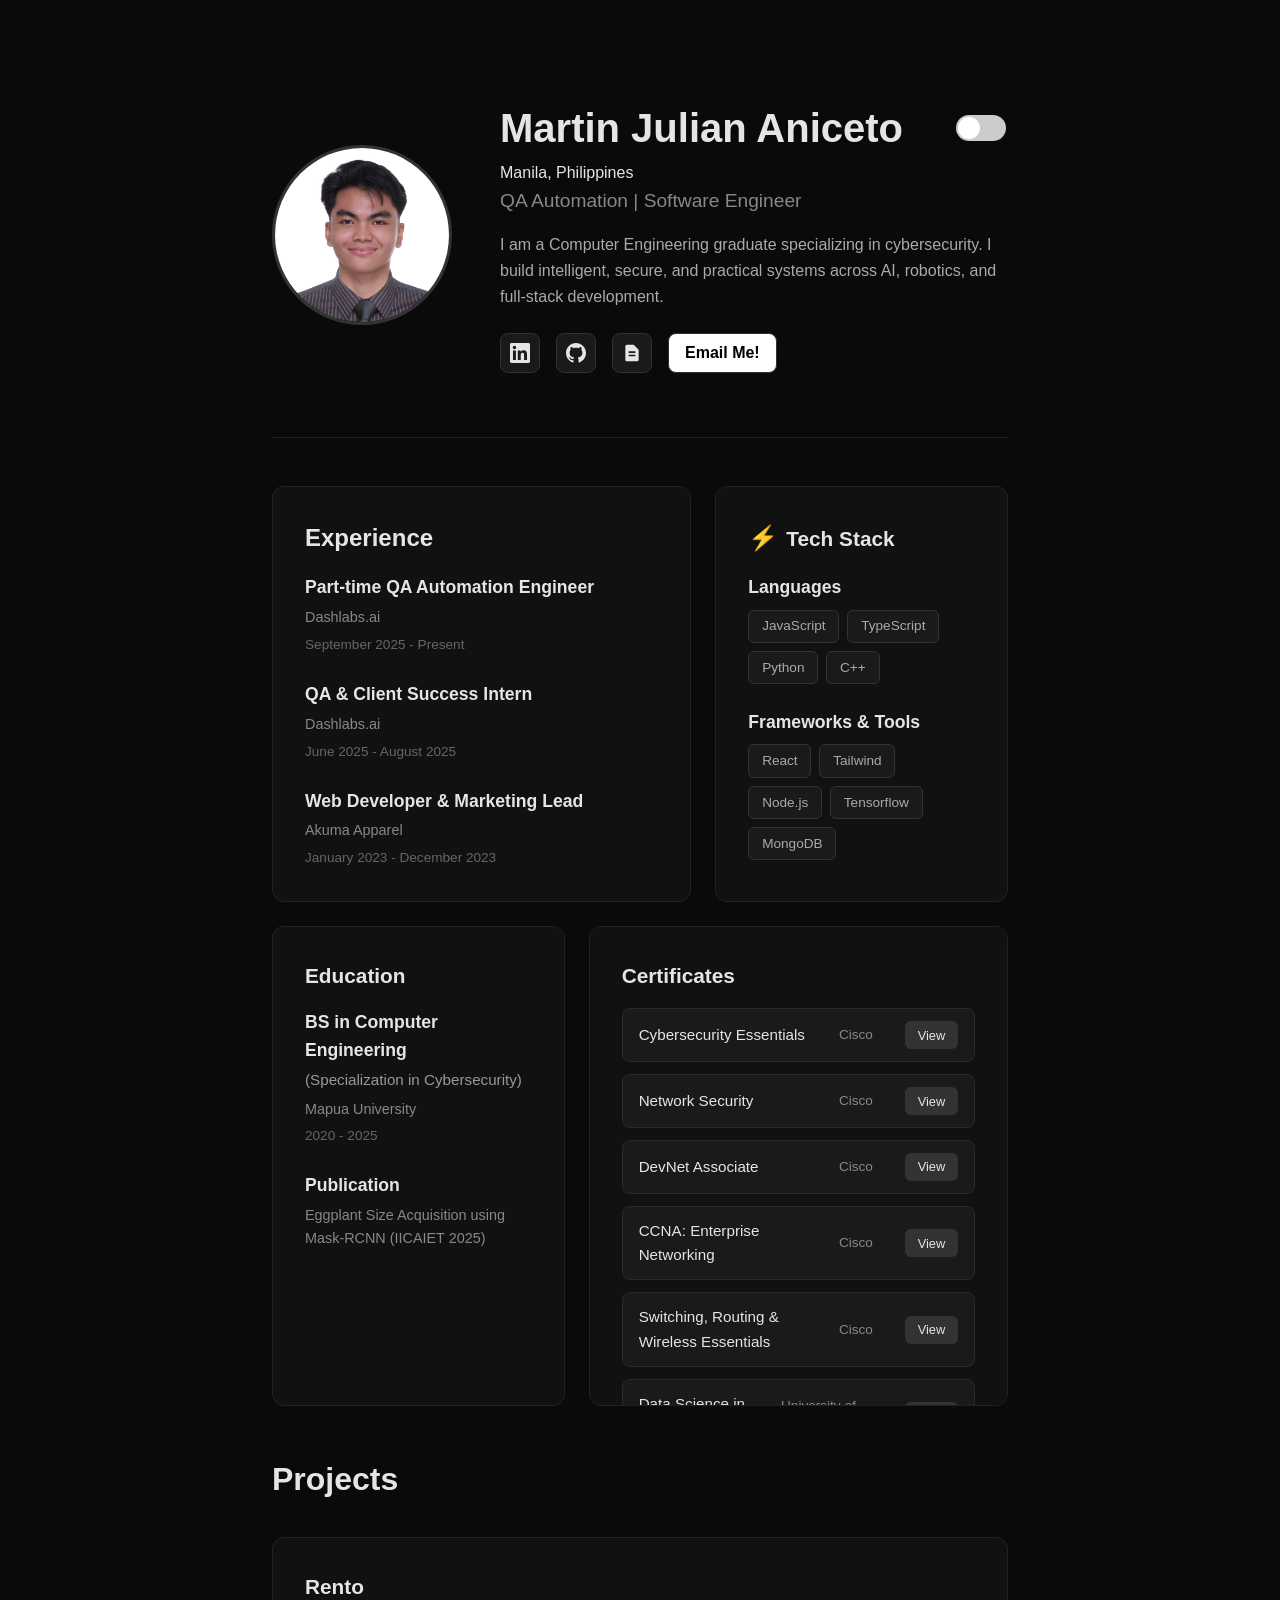
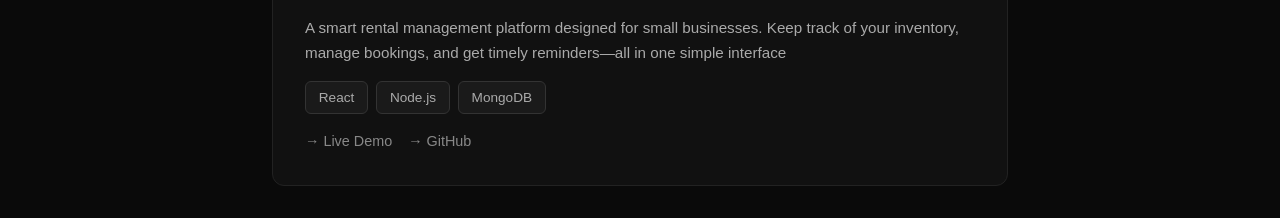
==== commit fa843c79: "Finally finished theme selector feature." ====
--- a/index.html
+++ b/index.html
@@ -17,7 +17,7 @@
                     <h1>Martin Julian Aniceto</h1>
                      <div id="theme-button">
                         <label class="toggle-switch">
-                            <input type="checkbox" id="button-theme">
+                            <input type="checkbox" id="button-box">
                             <span class="slider"></span>
                         </label>
                     </div>
@@ -138,7 +138,7 @@
                             <button class="view-cert-btn" data-cert="/certificates/DevNetAssociate.png">View</button>
                         </div>
                         <div class="cert-item">
-                            <h4>CCNA Enterprise Networking</h4>
+                            <h4>CCNA: Enterprise Networking</h4>
                             <p>Cisco</p>
                             <button class="view-cert-btn" data-cert="/certificates/ccnaEnterprise.png">View</button>
                         </div>
@@ -169,7 +169,7 @@
                         <div class="cert-item">
                             <h4>CCNA: Introduction to Networks</h4>
                             <p>Cisco</p>
-                            <button class="view-cert-btn" data-cert="/certificates/ccnaIntroToNetowrks.png">View</button>
+                            <button class="view-cert-btn" data-cert="/certificates/ccnaIntroToNetworks.png">View</button>
                         </div>
                         <div class="cert-item">
                             <h4>Cybersecurity Essentials</h4>
@@ -239,6 +239,32 @@
             }, 400); // match animation duration
         });
 
+        // Theme Selector
+        const themeToggle = document.getElementById('button-box');
+        const body = document.body;
+
+        const currentTheme = localStorage.getItem('theme') || 'dark';
+        if (currentTheme === 'light') {
+            body.classList.remove('dark-mode');
+            body.classList.add('light-mode');
+            themeToggle.checked = true;
+        } else {
+            body.classList.add('dark-mode');
+            themeToggle.checked = false;
+        }
+
+        themeToggle.addEventListener('change', function() {
+            if (this.checked) {
+                body.classList.remove('dark-mode');
+                body.classList.add('light-mode');
+                localStorage.setItem('theme', 'light');
+            } else {
+                body.classList.remove('light-mode');
+                body.classList.add('dark-mode');
+                localStorage.setItem('theme', 'dark');
+            }
+        });
+
     </script>
 </body>
 </html>
--- a/styles.css
+++ b/styles.css
@@ -1,560 +1,570 @@
-/* CSS Stylesheet */
-
 :root {
-            /* Colors Dark Mode*/
-            --color-bg-main: #0a0a0a;
-            --color-bg-card: #111;
-            --color-bg-card-hover: #151515;
-            --color-bg-secondary: #1a1a1a;
-            --color-text-main: #e5e5e5;
-            --color-text-subtle: #aaa;
-            --color-text-secondary: #888;
-            --color-text-spec: #999;
-            --color-text-date: #666;
-            --color-border-main: #222;
-            --color-border-secondary: #333;
-            --color-border-cert: #2a2a2a;
-            --color-border-cert-hover: #3a3a3a;
-            --color-border-hover: #555;
-            --color-scrollbar-thumb: #888;
-            --color-scrollbar-thumb-hover: #555;
-            --color-scrollbar-track: black;
-            --color-button-bg: white;
-            --color-button-text: black;
-            --color-button-hover-bg: black;
-            --color-button-hover-text: white;
-            --color-button-hover-shadow: rgba(255, 255, 255, 0.2);
-            --color-debug-outline: #00f;
-
-            /* Colors Light Mode */
-            --color-bg-main-light: #f5f5f5;
-            --color-bg-card-light: #ffffff; 
-            --color-bg-card-hover-light: #eaeaea;
-            --color-bg-secondary-light: #ffffff;        
-            --color-text-main-light: #1a1a1a;   
-            --color-text-subtle-light: #555;
-            --color-text-secondary-light: #777; 
-            --color-text-spec-light: #666;
-            --color-text-date-light: #888;
-            --color-border-main-light: #ddd;
-            --color-border-secondary-light: #ccc;
-            --color-border-cert-light: #bbb;
-            --color-border-cert-hover-light: #aaa;
-            --color-border-hover-light: #999;
-            --color-scrollbar-thumb-light: #bbb;
-            --color-scrollbar-thumb-hover-light: #999;
-            --color-scrollbar-track-light: #f0f0f0;
-            --color-button-bg-light: black;
-            --color-button-text-light: white;
-            --color-button-hover-bg-light: white;
-            --color-button-hover-text-light: black; 
-            --color-button-hover-shadow-light: rgba(0, 0, 0, 0.2);
-        }
-
-        /* ==========================
-        GLOBAL STYLES
-        ========================== */
-
-        * {
-            margin: 0;
-            padding: 0;
-            box-sizing: border-box;
-        }
-
-        div {
-            /* outline: 1px dashed var(--color-debug-outline); */
-        }
-
-        body {
-            font-family: -apple-system, BlinkMacSystemFont, 'Segoe UI', Roboto, Oxygen, Ubuntu, Cantarell, sans-serif;
-            background: var(--color-bg-main);
-            color: var(--color-text-main);
-            line-height: 1.6;
-        }
-
-        .container {
-            max-width: 800px;
-            margin: 0 auto;
-            padding: 2rem;
-        }
-
-        /* Hero Section */
-        .hero {
-            display: flex;
-            align-items: center;
-            gap: 3rem;
-            padding: 4rem 0;
-            border-bottom: 1px solid var(--color-border-main);
-        }
-        
-        .hero-name {
-            display: inline-flex;
-            align-items: center;
-            gap: 3.3rem;
-        }
-
-        #theme-button {
-            margin-left: auto;
-        }
-
-        /* Toggle switch styles */
-        .toggle-switch {
-            position: relative;
-            display: inline-block;
-            width: 50px;
-            height: 26px;
-        }
-
-        .toggle-switch input {
-            opacity: 0;
-            width: 0;
-            height: 0;
-        }
-
-        .slider {
-            position: absolute;
-            cursor: pointer;
-            top: 0;
-            left: 0;
-            right: 0;
-            bottom: 0;
-            background-color: #ccc;
-            border-radius: 34px;
-            transition: 0.4s;
-        }
-
-        .slider::before {
-            position: absolute;
-            content: "";
-            height: 22px;
-            width: 22px;
-            left: 2px;
-            bottom: 2px;
-            background-color: white;
-            border-radius: 50%;
-            transition: 0.4s;
-        }
-
-        .toggle-switch input:checked + .slider {
-            background-color: #333; /* Active theme background */
-        }
-
-        .toggle-switch input:checked + .slider::before {
-            transform: translateX(24px); /* Move the knob */
-        }
-        .hero-image {
-            width: 180px;
-            height: 180px;
-            border-radius: 50%;
-            object-fit: cover;
-            border: 3px solid var(--color-border-secondary);
-        }
-
-        .hero-content {
-            flex: 1;
-        }
-
-        .hero-content h1 {
-            font-size: 2.5rem;
-            font-weight: 700;
-        }
-
-        .hero-content .position {
-            font-size: 1.2rem;
-            color: var(--color-text-secondary);
-            margin-bottom: 1rem;
-        }
-
-        .hero-content .description {
-            font-size: 1rem;
-            color: var(--color-text-subtle);
-            margin-bottom: 1.5rem;
-            max-width: 600px;
-        }
-
-        .social-links {
-            display: flex;
-            gap: 1rem;
-        }
-
-        .social-links a {
-            width: 40px;
-            height: 40px;
-            display: flex;
-            align-items: center;
-            justify-content: center;
-            background: var(--color-bg-secondary);
-            border: 1px solid var(--color-border-secondary);
-            border-radius: 8px;
-            color: var(--color-text-main);
-            text-decoration: none;
-            transition: all 0.3s;
-        }
-
-        .social-links a:hover {
-            background: #2a2a2a; /* could be made variable if needed */
-            border-color: var(--color-border-hover);
-            transform: translateY(-2px);
-        }
-
-        #mailButton {
-            width: auto;
-            padding: 0 1rem;
-            background-color: var(--color-button-bg);
-            color: var(--color-button-text);
-            font-weight: bold;
-        }
-
-        #mailButton:hover {
-            background-color: var(--color-button-hover-bg);
-            color: var(--color-button-hover-text);
-            transform: translateY(-2px);
-            box-shadow: 0 4px 10px var(--color-button-hover-shadow);
-            transition: all 0.3s ease;
-        }
-
-        .location {
-            opacity: 0;
-            animation: fadeIn 0.8s ease forwards;
-            animation-delay: 0.2s;       
-        }
-
-        @keyframes fadeIn {
-            from { opacity: 0; transform: translateY(4px); }
-            to   { opacity: 1; transform: translateY(0); }
-        }
-
-        /* Bento Grid */
-        .bento-grid {
-            display: grid;
-            grid-template-columns: repeat(12, 1fr);
-            grid-auto-rows: minmax(120px, auto);
-            gap: 1.5rem;
-            margin: 3rem 0;
-        }
-
-        .bento-box {
-            background: var(--color-bg-card);
-            border: 1px solid var(--color-border-main);
-            border-radius: 12px;
-            padding: 2rem;
-            transition: all 0.3s;
-        }
-
-        #bento-box-experience,
-        #bento-box-stack,
-        #bento-box-education {
-            background: var(--color-bg-card);
-            border: 1px solid var(--color-border-main);
-            border-radius: 12px;
-            padding: 2rem;
-            transition: all 0.3s;
-        }
-
-        #bento-box-experience {
-            grid-column: span 7;
-            grid-row: span 1;
-            min-width: 260px;
-        }
-
-        #bento-box-stack {
-            grid-column: span 5;
-            grid-row: span 1;
-            min-width: 150px;
-        }
-
-        #bento-box-education {
-            grid-column: span 5;
-            grid-row: span 1;
-        }
-
-        .spec {
-            font-weight: 400;
-            font-size: 0.95rem;
-            color: var(--color-text-spec);
-        }
-
-        /* Certificates Section */
-        #bento-box-certificates {
-            display: flex;
-            flex-direction: column;
-            padding: 2rem;
-            grid-column: span 7;
-            max-height: 480px;
-            overflow-y: auto;
-            scroll-behavior: smooth;
-        }
-
-        /* Certificate Items */
-        .cert-list {
-            display: flex;
-            flex-direction: column;
-            gap: 0.75rem;
-        }
-
-        .cert-list-wrapper {
-            max-height: 480px;
-            overflow-y: auto;
-        }
-
-        .cert-item {
-            display: flex;
-            justify-content: space-between;
-            align-items: center;
-            padding: 0.75rem 1rem;
-            border-radius: 8px;
-            background: var(--color-bg-secondary);
-            border: 1px solid var(--color-border-cert);
-            transition: all 0.2s ease;
-        }
-
-        .cert-item:hover {
-            background: var(--color-bg-card-hover);
-            border-color: var(--color-border-cert-hover);
-        }
-
-        .cert-item h4 {
-            font-size: 0.95rem;
-            font-weight: 500;
-            color: var(--color-text-main);
-            margin: 0;
-        }
-
-        .cert-item p {
-            font-size: 0.85rem;
-            color: var(--color-text-secondary);
-            margin-left: auto;
-        }
-
-        .view-cert-btn {
-            padding: 0.4rem 0.8rem;
-            font-size: 0.8rem;
-            background: var(--color-border-secondary);
-            border: none;
-            border-radius: 6px;
-            margin-left: 2rem;
-            color: var(--color-text-main);
-            cursor: pointer;
-            transition: 0.2s;
-        }
-
-        .view-cert-btn:hover {
-            background: var(--color-border-hover);
-        }
-
-        .modal {
-            display: none; 
-            position: fixed; 
-            z-index: 1000; 
-            left: 0;
-            top: 0;
-            width: 50%; 
-            height: 50%; 
-            overflow: auto; 
-            background-color: rgba(0, 0, 0, 0.8);
-
-            justify-content: center;
-            align-items: center;
-        }
-
-        .modal-content {
-            background: white;
-            padding: 20px;
-            border-radius: 10px;
-            max-width: 500px;     /* smaller width */
-            max-height: 80vh;     /* not too tall */
-            display: flex;
-            flex-direction: column;
-            align-items: center;
-        }
-
-        .modal-content img {
-            max-width: 100%;
-            max-height: 70vh;
-            object-fit: contain;
-        }
-
-        #cert-modal {
-
-        }
-
-        @keyframes fadeOut {
-            from {
-                opacity: 1;
-                transform: scale(1);
-            }
-            to {
-                opacity: 0;
-                transform: scale(0.95);
-            }
-        }
-        
-        .modal.closing .modal-content {
-            animation: fadeOut 0.25s ease forwards;
-        }
-
-        #close-modal {
-            float: right;
-            cursor: pointer;
-        }
-
-        .bento-box:hover {
-            background: var(--color-bg-card-hover);
-            transform: translateX(4px);
-        }
-
-        .bento-box h2 {
-            font-size: 1.3rem;
-            margin-bottom: 1rem;
-            display: flex;
-            align-items: center;
-            gap: 0.5rem;
-        }
-
-        .bento-box .icon {
-            font-size: 1.5rem;
-        }
-
-        .bento-item {
-            margin-bottom: 1.5rem;
-        }
-
-        .bento-item:last-child {
-            margin-bottom: 0;
-        }
-
-        .bento-item h3 {
-            font-size: 1.1rem;
-            margin-bottom: 0.3rem;
-        }
-
-        .bento-item .subtitle {
-            color: var(--color-text-secondary);
-            font-size: 0.9rem;
-            margin-bottom: 0.3rem;
-        }
-
-        .bento-item .date {
-            color: var(--color-text-date);
-            font-size: 0.85rem;
-            justify-content: flex-end;
-        }
-
-        .tech-tags {
-            display: flex;
-            flex-wrap: wrap;
-            gap: 0.5rem;
-            margin-top: 0.5rem;
-        }
-
-        .tech-tag {
-            background: var(--color-bg-secondary);
-            border: 1px solid var(--color-border-secondary);
-            padding: 0.3rem 0.8rem;
-            border-radius: 6px;
-            font-size: 0.85rem;
-            color: var(--color-text-subtle);
-        }
-
-        /* Projects Section */
-        .projects-section {
-            margin-top: 3rem;
-        }
-
-        .projects-section h2 {
-            font-size: 2rem;
-            margin-bottom: 2rem;
-        }
-
-        .projects-grid {
-            display: grid;
-            grid-template-columns: 1fr;
-            gap: 1.5rem;
-        }
-
-        .project-card {
-            background: var(--color-bg-card);
-            border: 1px solid var(--color-border-main);
-            border-radius: 12px;
-            padding: 2rem;
-            transition: all 0.3s;
-            cursor: pointer;
-        }
-
-        .project-card:hover {
-            border-color: var(--color-border-hover);
-            transform: translateY(-4px);
-        }
-
-        .project-card h3 {
-            font-size: 1.3rem;
-            margin-bottom: 0.8rem;
-        }
-
-        .project-card .project-description {
-            color: var(--color-text-subtle);
-            font-size: 0.95rem;
-            margin-bottom: 1rem;
-        }
-
-        .project-links {
-            display: flex;
-            gap: 1rem;
-            margin-top: 1rem;
-        }
-
-        .project-link {
-            color: var(--color-text-secondary);
-            text-decoration: none;
-            font-size: 0.9rem;
-            display: flex;
-            align-items: center;
-            gap: 0.3rem;
-            transition: color 0.3s;
-        }
-
-        .project-link:hover {
-            color: var(--color-text-main);
-        }
-
-        /* Scrollbar */
-        ::-webkit-scrollbar {
-            width: 7px;
-        }
-
-        ::-webkit-scrollbar-track {
-            background: var(--color-scrollbar-track);
-        }
-
-        ::-webkit-scrollbar-thumb {
-            background: var(--color-scrollbar-thumb);
-            border-radius: 10px;
-        }
-
-        ::-webkit-scrollbar-thumb:hover {
-            background: var(--color-scrollbar-thumb-hover);
-        }
-
-        @media (max-width: 768px) {
-            .hero {
-                flex-direction: column;
-                text-align: center;
-            }
-
-            .bento-grid {
-                grid-template-columns: 1fr;
-            }
-
-            #bento-box-stack,
-            #bento-box-education,
-            #bento-box-experience,
-            #bento-box-certificates {
-                grid-column: 1 / -1 !important;
-                width: 100%;
-                min-width: 0;
-            }
-
-            .projects-grid {
-                grid-template-columns: 1fr;
-            }
-        }+    /* Colors Dark Mode*/
+    --color-bg-main: #0a0a0a;
+    --color-bg-card: #111;
+    --color-bg-card-hover: #151515;
+    --color-bg-secondary: #1a1a1a;
+    --color-text-main: #e5e5e5;
+    --color-text-subtle: #aaa;
+    --color-text-secondary: #888;
+    --color-text-spec: #999;
+    --color-text-date: #666;
+    --color-border-main: #222;
+    --color-border-secondary: #333;
+    --color-border-cert: #2a2a2a;
+    --color-border-cert-hover: #3a3a3a;
+    --color-border-hover: #555;
+    --color-scrollbar-thumb: #888;
+    --color-scrollbar-thumb-hover: #555;
+    --color-scrollbar-track: black;
+    --color-button-bg: white;
+    --color-button-text: black;
+    --color-button-hover-bg: black;
+    --color-button-hover-text: white;
+    --color-button-hover-shadow: rgba(255, 255, 255, 0.2);
+    --color-debug-outline: #00f;
+}
+
+/* Light Mode Variables */
+body.light-mode {
+    --color-bg-main: #f5f5f5;
+    --color-bg-card: #ffffff;
+    --color-bg-card-hover: #eaeaea;
+    --color-bg-secondary: #ffffff;
+    --color-text-main: #1a1a1a;
+    --color-text-subtle: #555;
+    --color-text-secondary: #777;
+    --color-text-spec: #666;
+    --color-text-date: #888;
+    --color-border-main: #ddd;
+    --color-border-secondary: #ccc;
+    --color-border-cert: #bbb;
+    --color-border-cert-hover: #aaa;
+    --color-border-hover: #999;
+    --color-scrollbar-thumb: #bbb;
+    --color-scrollbar-thumb-hover: #999;
+    --color-scrollbar-track: #f0f0f0;
+    --color-button-bg: black;
+    --color-button-text: white;
+    --color-button-hover-bg: white;
+    --color-button-hover-text: black;
+    --color-button-hover-shadow: rgba(0, 0, 0, 0.2);
+}
+
+/* ==========================
+GLOBAL STYLES
+========================== */
+
+* {
+    margin: 0;
+    padding: 0;
+    box-sizing: border-box;
+}
+
+body {
+    font-family: -apple-system, BlinkMacSystemFont, 'Segoe UI', Roboto, Oxygen, Ubuntu, Cantarell, sans-serif;
+    background: var(--color-bg-main);
+    color: var(--color-text-main);
+    line-height: 1.6;
+    transition: background-color 0.3s ease, color 0.3s ease;
+}
+
+.container {
+    max-width: 800px;
+    margin: 0 auto;
+    padding: 2rem;
+}
+
+/* Hero Section */
+.hero {
+    display: flex;
+    align-items: center;
+    gap: 3rem;
+    padding: 4rem 0;
+    border-bottom: 1px solid var(--color-border-main);
+}
+
+.hero-name {
+    display: inline-flex;
+    align-items: center;
+    gap: 3.3rem;
+}
+
+#theme-button {
+    margin-left: auto;
+}
+
+/* Toggle switch styles */
+.toggle-switch {
+    position: relative;
+    display: inline-block;
+    width: 50px;
+    height: 26px;
+}
+
+.toggle-switch input {
+    opacity: 0;
+    width: 0;
+    height: 0;
+}
+
+.slider {
+    position: absolute;
+    cursor: pointer;
+    top: 0;
+    left: 0;
+    right: 0;
+    bottom: 0;
+    background-color: #ccc;
+    border-radius: 34px;
+    transition: 0.4s;
+}
+
+.slider::before {
+    position: absolute;
+    content: "";
+    height: 22px;
+    width: 22px;
+    left: 2px;
+    bottom: 2px;
+    background-color: white;
+    border-radius: 50%;
+    transition: 0.4s;
+}
+
+.toggle-switch input:checked + .slider {
+    background-color: #333;
+}
+
+.toggle-switch input:checked + .slider::before {
+    transform: translateX(24px);
+}
+
+.hero-image {
+    width: 180px;
+    height: 180px;
+    border-radius: 50%;
+    object-fit: cover;
+    border: 3px solid var(--color-border-secondary);
+}
+
+.hero-content {
+    flex: 1;
+}
+
+.hero-content h1 {
+    font-size: 2.5rem;
+    font-weight: 700;
+}
+
+.hero-content .position {
+    font-size: 1.2rem;
+    color: var(--color-text-secondary);
+    margin-bottom: 1rem;
+}
+
+.hero-content .description {
+    font-size: 1rem;
+    color: var(--color-text-subtle);
+    margin-bottom: 1.5rem;
+    max-width: 600px;
+}
+
+.social-links {
+    display: flex;
+    gap: 1rem;
+}
+
+.social-links a {
+    width: 40px;
+    height: 40px;
+    display: flex;
+    align-items: center;
+    justify-content: center;
+    background: var(--color-bg-secondary);
+    border: 1px solid var(--color-border-secondary);
+    border-radius: 8px;
+    color: var(--color-text-main);
+    text-decoration: none;
+    transition: all 0.3s;
+}
+
+.social-links a:hover {
+    background: var(--color-bg-card-hover);
+    border-color: var(--color-border-hover);
+    transform: translateY(-2px);
+}
+
+#mailButton {
+    width: auto;
+    padding: 0 1rem;
+    background-color: var(--color-button-bg);
+    color: var(--color-button-text);
+    font-weight: bold;
+}
+
+#mailButton:hover {
+    background-color: var(--color-button-hover-bg);
+    color: var(--color-button-hover-text);
+    transform: translateY(-2px);
+    box-shadow: 0 4px 10px var(--color-button-hover-shadow);
+    transition: all 0.3s ease;
+}
+
+.location {
+    opacity: 0;
+    animation: fadeIn 0.8s ease forwards;
+    animation-delay: 0.2s;
+}
+
+@keyframes fadeIn {
+    from {
+        opacity: 0;
+        transform: translateY(4px);
+    }
+    to {
+        opacity: 1;
+        transform: translateY(0);
+    }
+}
+
+/* Bento Grid */
+.bento-grid {
+    display: grid;
+    grid-template-columns: repeat(12, 1fr);
+    grid-auto-rows: minmax(120px, auto);
+    gap: 1.5rem;
+    margin: 3rem 0;
+}
+
+.bento-box {
+    background: var(--color-bg-card);
+    border: 1px solid var(--color-border-main);
+    border-radius: 12px;
+    padding: 2rem;
+    transition: all 0.3s;
+}
+
+#bento-box-experience,
+#bento-box-stack,
+#bento-box-education {
+    background: var(--color-bg-card);
+    border: 1px solid var(--color-border-main);
+    border-radius: 12px;
+    padding: 2rem;
+    transition: all 0.3s;
+}
+
+#bento-box-experience {
+    grid-column: span 7;
+    grid-row: span 1;
+    min-width: 260px;
+}
+
+#bento-box-stack {
+    grid-column: span 5;
+    grid-row: span 1;
+    min-width: 150px;
+}
+
+#bento-box-education {
+    grid-column: span 5;
+    grid-row: span 1;
+}
+
+.spec {
+    font-weight: 400;
+    font-size: 0.95rem;
+    color: var(--color-text-spec);
+}
+
+/* Certificates Section */
+#bento-box-certificates {
+    display: flex;
+    flex-direction: column;
+    padding: 2rem;
+    grid-column: span 7;
+    max-height: 480px;
+    overflow-y: auto;
+    scroll-behavior: smooth;
+}
+
+/* Certificate Items */
+.cert-list {
+    display: flex;
+    flex-direction: column;
+    gap: 0.75rem;
+}
+
+.cert-list-wrapper {
+    max-height: 480px;
+    overflow-y: auto;
+}
+
+.cert-item {
+    display: flex;
+    justify-content: space-between;
+    align-items: center;
+    padding: 0.75rem 1rem;
+    border-radius: 8px;
+    background: var(--color-bg-secondary);
+    border: 1px solid var(--color-border-cert);
+    transition: all 0.2s ease;
+}
+
+.cert-item:hover {
+    background: var(--color-bg-card-hover);
+    border-color: var(--color-border-cert-hover);
+}
+
+.cert-item h4 {
+    font-size: 0.95rem;
+    font-weight: 500;
+    color: var(--color-text-main);
+    margin: 0;
+}
+
+.cert-item p {
+    font-size: 0.85rem;
+    color: var(--color-text-secondary);
+    margin-left: auto;
+}
+
+.view-cert-btn {
+    padding: 0.4rem 0.8rem;
+    font-size: 0.8rem;
+    background: var(--color-border-secondary);
+    border: none;
+    border-radius: 6px;
+    margin-left: 2rem;
+    color: var(--color-text-main);
+    cursor: pointer;
+    transition: 0.2s;
+}
+
+.view-cert-btn:hover {
+    background: var(--color-border-hover);
+}
+
+.modal {
+    display: none;
+    position: fixed;
+    z-index: 1000;
+    left: 0;
+    top: 0;
+    width: 100%;
+    height: 100%;
+    overflow: auto;
+    background-color: rgba(0, 0, 0, 0.8);
+    justify-content: center;
+    align-items: center;
+}
+
+.modal-content {
+    background: white;
+    padding: 20px;
+    border-radius: 10px;
+    max-width: 500px;
+    max-height: 80vh;
+    display: flex;
+    flex-direction: column;
+    align-items: center;
+    position: relative;
+}
+
+.modal-content img {
+    max-width: 100%;
+    max-height: 70vh;
+    object-fit: contain;
+}
+
+@keyframes fadeOut {
+    from {
+        opacity: 1;
+        transform: scale(1);
+    }
+    to {
+        opacity: 0;
+        transform: scale(0.95);
+    }
+}
+
+.modal.closing .modal-content {
+    animation: fadeOut 0.25s ease forwards;
+}
+
+#close-modal {
+    position: absolute;
+    top: 10px;
+    right: 15px;
+    font-size: 28px;
+    font-weight: bold;
+    color: #333;
+    cursor: pointer;
+    z-index: 1001;
+}
+
+#close-modal:hover {
+    color: #000;
+}
+
+.bento-box:hover {
+    background: var(--color-bg-card-hover);
+    transform: translateX(4px);
+}
+
+.bento-box h2 {
+    font-size: 1.3rem;
+    margin-bottom: 1rem;
+    display: flex;
+    align-items: center;
+    gap: 0.5rem;
+}
+
+.bento-box .icon {
+    font-size: 1.5rem;
+}
+
+.bento-item {
+    margin-bottom: 1.5rem;
+}
+
+.bento-item:last-child {
+    margin-bottom: 0;
+}
+
+.bento-item h3 {
+    font-size: 1.1rem;
+    margin-bottom: 0.3rem;
+}
+
+.bento-item .subtitle {
+    color: var(--color-text-secondary);
+    font-size: 0.9rem;
+    margin-bottom: 0.3rem;
+}
+
+.bento-item .date {
+    color: var(--color-text-date);
+    font-size: 0.85rem;
+    justify-content: flex-end;
+}
+
+.tech-tags {
+    display: flex;
+    flex-wrap: wrap;
+    gap: 0.5rem;
+    margin-top: 0.5rem;
+}
+
+.tech-tag {
+    background: var(--color-bg-secondary);
+    border: 1px solid var(--color-border-secondary);
+    padding: 0.3rem 0.8rem;
+    border-radius: 6px;
+    font-size: 0.85rem;
+    color: var(--color-text-subtle);
+}
+
+/* Projects Section */
+.projects-section {
+    margin-top: 3rem;
+}
+
+.projects-section h2 {
+    font-size: 2rem;
+    margin-bottom: 2rem;
+}
+
+.projects-grid {
+    display: grid;
+    grid-template-columns: 1fr;
+    gap: 1.5rem;
+}
+
+.project-card {
+    background: var(--color-bg-card);
+    border: 1px solid var(--color-border-main);
+    border-radius: 12px;
+    padding: 2rem;
+    transition: all 0.3s;
+    cursor: pointer;
+}
+
+.project-card:hover {
+    border-color: var(--color-border-hover);
+    transform: translateY(-4px);
+}
+
+.project-card h3 {
+    font-size: 1.3rem;
+    margin-bottom: 0.8rem;
+}
+
+.project-card .project-description {
+    color: var(--color-text-subtle);
+    font-size: 0.95rem;
+    margin-bottom: 1rem;
+}
+
+.project-links {
+    display: flex;
+    gap: 1rem;
+    margin-top: 1rem;
+}
+
+.project-link {
+    color: var(--color-text-secondary);
+    text-decoration: none;
+    font-size: 0.9rem;
+    display: flex;
+    align-items: center;
+    gap: 0.3rem;
+    transition: color 0.3s;
+}
+
+.project-link:hover {
+    color: var(--color-text-main);
+}
+
+/* Scrollbar */
+::-webkit-scrollbar {
+    width: 7px;
+}
+
+::-webkit-scrollbar-track {
+    background: var(--color-scrollbar-track);
+}
+
+::-webkit-scrollbar-thumb {
+    background: var(--color-scrollbar-thumb);
+    border-radius: 10px;
+}
+
+::-webkit-scrollbar-thumb:hover {
+    background: var(--color-scrollbar-thumb-hover);
+}
+
+@media (max-width: 768px) {
+    .hero {
+        flex-direction: column;
+        text-align: center;
+    }
+
+    .bento-grid {
+        grid-template-columns: 1fr;
+    }
+
+    #bento-box-stack,
+    #bento-box-education,
+    #bento-box-experience,
+    #bento-box-certificates {
+        grid-column: 1 / -1 !important;
+        width: 100%;
+        min-width: 0;
+    }
+
+    .projects-grid {
+        grid-template-columns: 1fr;
+    }
+}
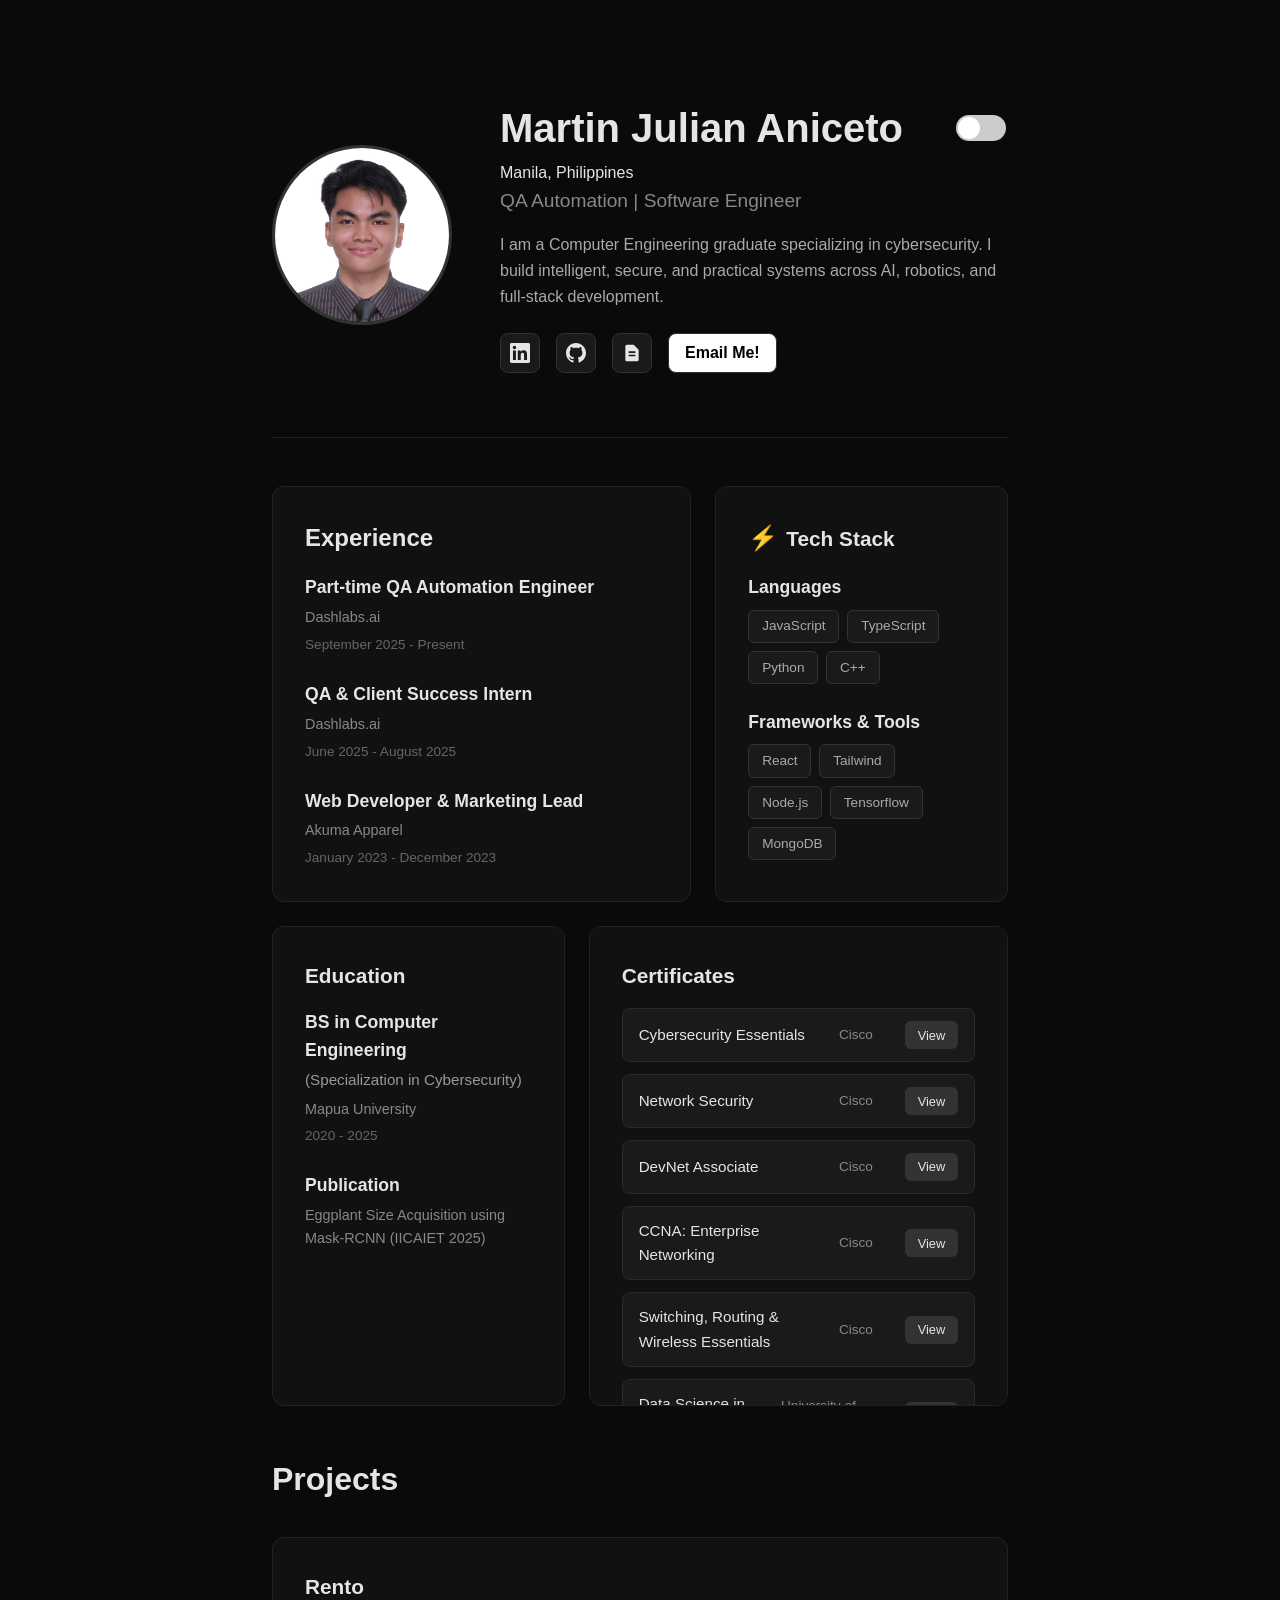
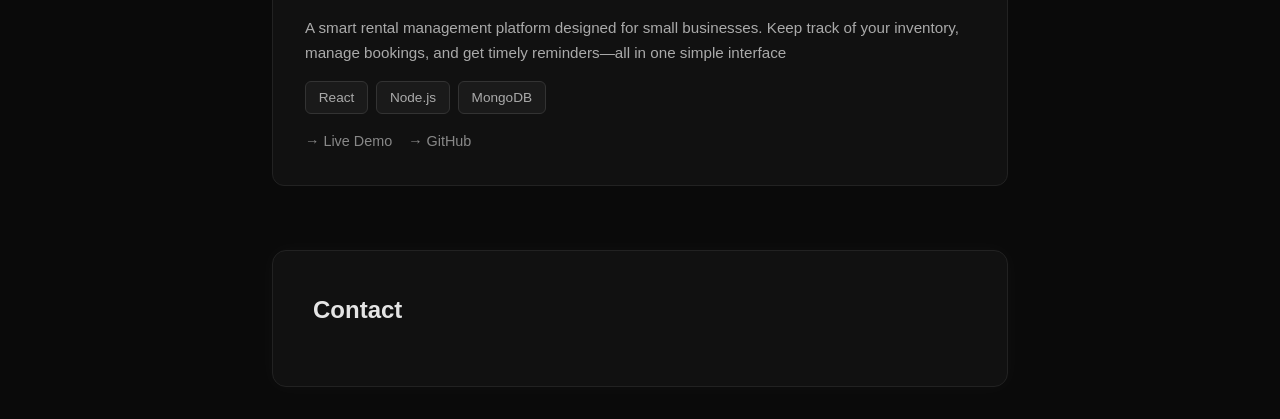
==== commit f261fb2f: "Init contact section. Forms based instead of mailto version" ====
--- a/index.html
+++ b/index.html
@@ -48,7 +48,7 @@
                         </svg>
                     </a>
                     <a id="mailButton" href="mailto:mjcaniceto@gmail.com" target="_blank" title="Mail Me">
-                            Email Me! 
+                        Email Me!
                     </a>
                 </div>
             </div>
@@ -209,6 +209,14 @@
                         <a href="#" class="project-link">→ GitHub</a>
                     </div>
                 </div>
+            </div>
+        </section>
+
+         <!-- Contact-->
+        <section class="contact-section">
+            <h2>Contact</h2>
+            <div class="contact-container">
+                
             </div>
         </section>
     </div>
--- a/styles.css
+++ b/styles.css
@@ -527,6 +527,77 @@
     color: var(--color-text-main);
 }
 
+    /* ============================
+    CONTACT FORM (ADDED SECTION)
+    ============================ */
+
+    .contact-section {
+        margin-top: 4rem;
+        padding: 2.5rem;
+        background: var(--color-bg-card);
+        border: 1px solid var(--color-border-main);
+        border-radius: 14px;
+        box-shadow: 0 0 20px rgba(255,255,255,0.03);
+        transition: background 0.3s ease;
+    }
+
+    .contact-section h2 {
+        margin-bottom: 1rem;
+    }
+
+    .contact-desc {
+        margin-bottom: 2rem;
+        color: var(--color-text-subtle);
+    }
+
+    .contact-form .form-group {
+        display: flex;
+        flex-direction: column;
+        margin-bottom: 1.5rem;
+    }
+
+    .contact-form label {
+        margin-bottom: 0.5rem;
+        font-size: 0.9rem;
+        color: var(--color-text-secondary);
+    }
+
+    .contact-form input,
+    .contact-form textarea {
+        background: var(--color-bg-secondary);
+        border: 1px solid var(--color-border-secondary);
+        padding: 0.8rem 1rem;
+        border-radius: 8px;
+        color: var(--color-text-main);
+        font-size: 1rem;
+        transition: border 0.2s ease;
+    }
+
+    .contact-form input:focus,
+    .contact-form textarea:focus {
+        border-color: var(--color-button-bg);
+        outline: none;
+    }
+
+    .contact-submit {
+        width: 100%;
+        background: var(--color-button-bg);
+        color: var(--color-button-text);
+        border: none;
+        padding: 0.9rem;
+        font-size: 1rem;
+        border-radius: 8px;
+        cursor: pointer;
+        transition: 0.25s ease;
+    }
+
+    .contact-submit:hover {
+        background: var(--color-button-hover-bg);
+        color: var(--color-button-hover-text);
+        box-shadow: 0 0 14px var(--color-button-hover-shadow);
+    }
+
+
 /* Scrollbar */
 ::-webkit-scrollbar {
     width: 7px;
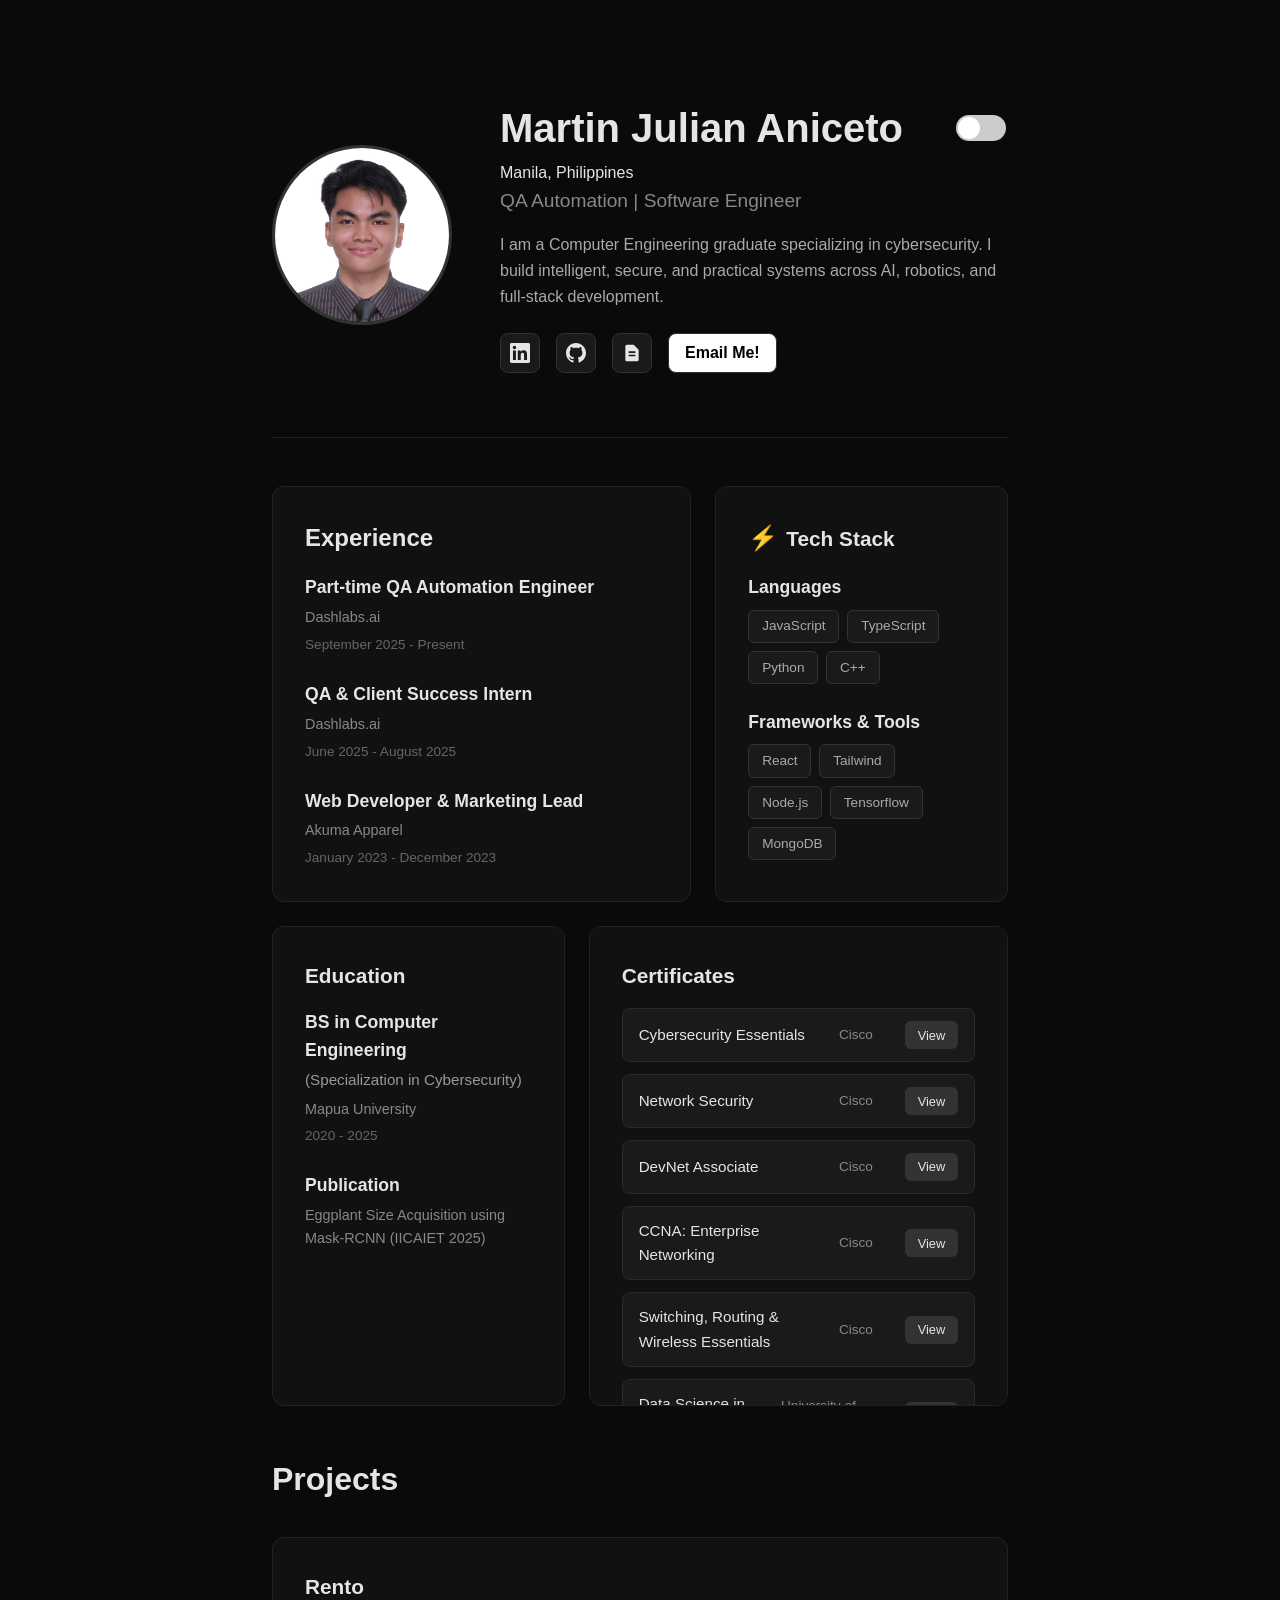
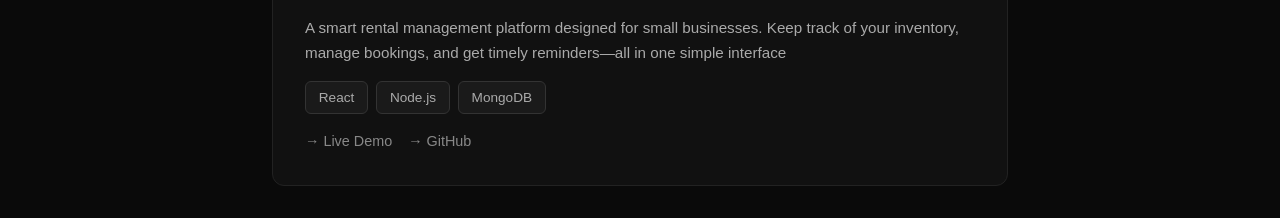
==== commit bdb24eb0: "Removed contact section" ====
--- a/index.html
+++ b/index.html
@@ -212,13 +212,13 @@
             </div>
         </section>
 
-         <!-- Contact-->
+         <!-- Contact
         <section class="contact-section">
             <h2>Contact</h2>
             <div class="contact-container">
                 
             </div>
-        </section>
+        </section> -->
     </div>
 
     <script>
--- a/styles.css
+++ b/styles.css
@@ -527,77 +527,6 @@
     color: var(--color-text-main);
 }
 
-    /* ============================
-    CONTACT FORM (ADDED SECTION)
-    ============================ */
-
-    .contact-section {
-        margin-top: 4rem;
-        padding: 2.5rem;
-        background: var(--color-bg-card);
-        border: 1px solid var(--color-border-main);
-        border-radius: 14px;
-        box-shadow: 0 0 20px rgba(255,255,255,0.03);
-        transition: background 0.3s ease;
-    }
-
-    .contact-section h2 {
-        margin-bottom: 1rem;
-    }
-
-    .contact-desc {
-        margin-bottom: 2rem;
-        color: var(--color-text-subtle);
-    }
-
-    .contact-form .form-group {
-        display: flex;
-        flex-direction: column;
-        margin-bottom: 1.5rem;
-    }
-
-    .contact-form label {
-        margin-bottom: 0.5rem;
-        font-size: 0.9rem;
-        color: var(--color-text-secondary);
-    }
-
-    .contact-form input,
-    .contact-form textarea {
-        background: var(--color-bg-secondary);
-        border: 1px solid var(--color-border-secondary);
-        padding: 0.8rem 1rem;
-        border-radius: 8px;
-        color: var(--color-text-main);
-        font-size: 1rem;
-        transition: border 0.2s ease;
-    }
-
-    .contact-form input:focus,
-    .contact-form textarea:focus {
-        border-color: var(--color-button-bg);
-        outline: none;
-    }
-
-    .contact-submit {
-        width: 100%;
-        background: var(--color-button-bg);
-        color: var(--color-button-text);
-        border: none;
-        padding: 0.9rem;
-        font-size: 1rem;
-        border-radius: 8px;
-        cursor: pointer;
-        transition: 0.25s ease;
-    }
-
-    .contact-submit:hover {
-        background: var(--color-button-hover-bg);
-        color: var(--color-button-hover-text);
-        box-shadow: 0 0 14px var(--color-button-hover-shadow);
-    }
-
-
 /* Scrollbar */
 ::-webkit-scrollbar {
     width: 7px;
